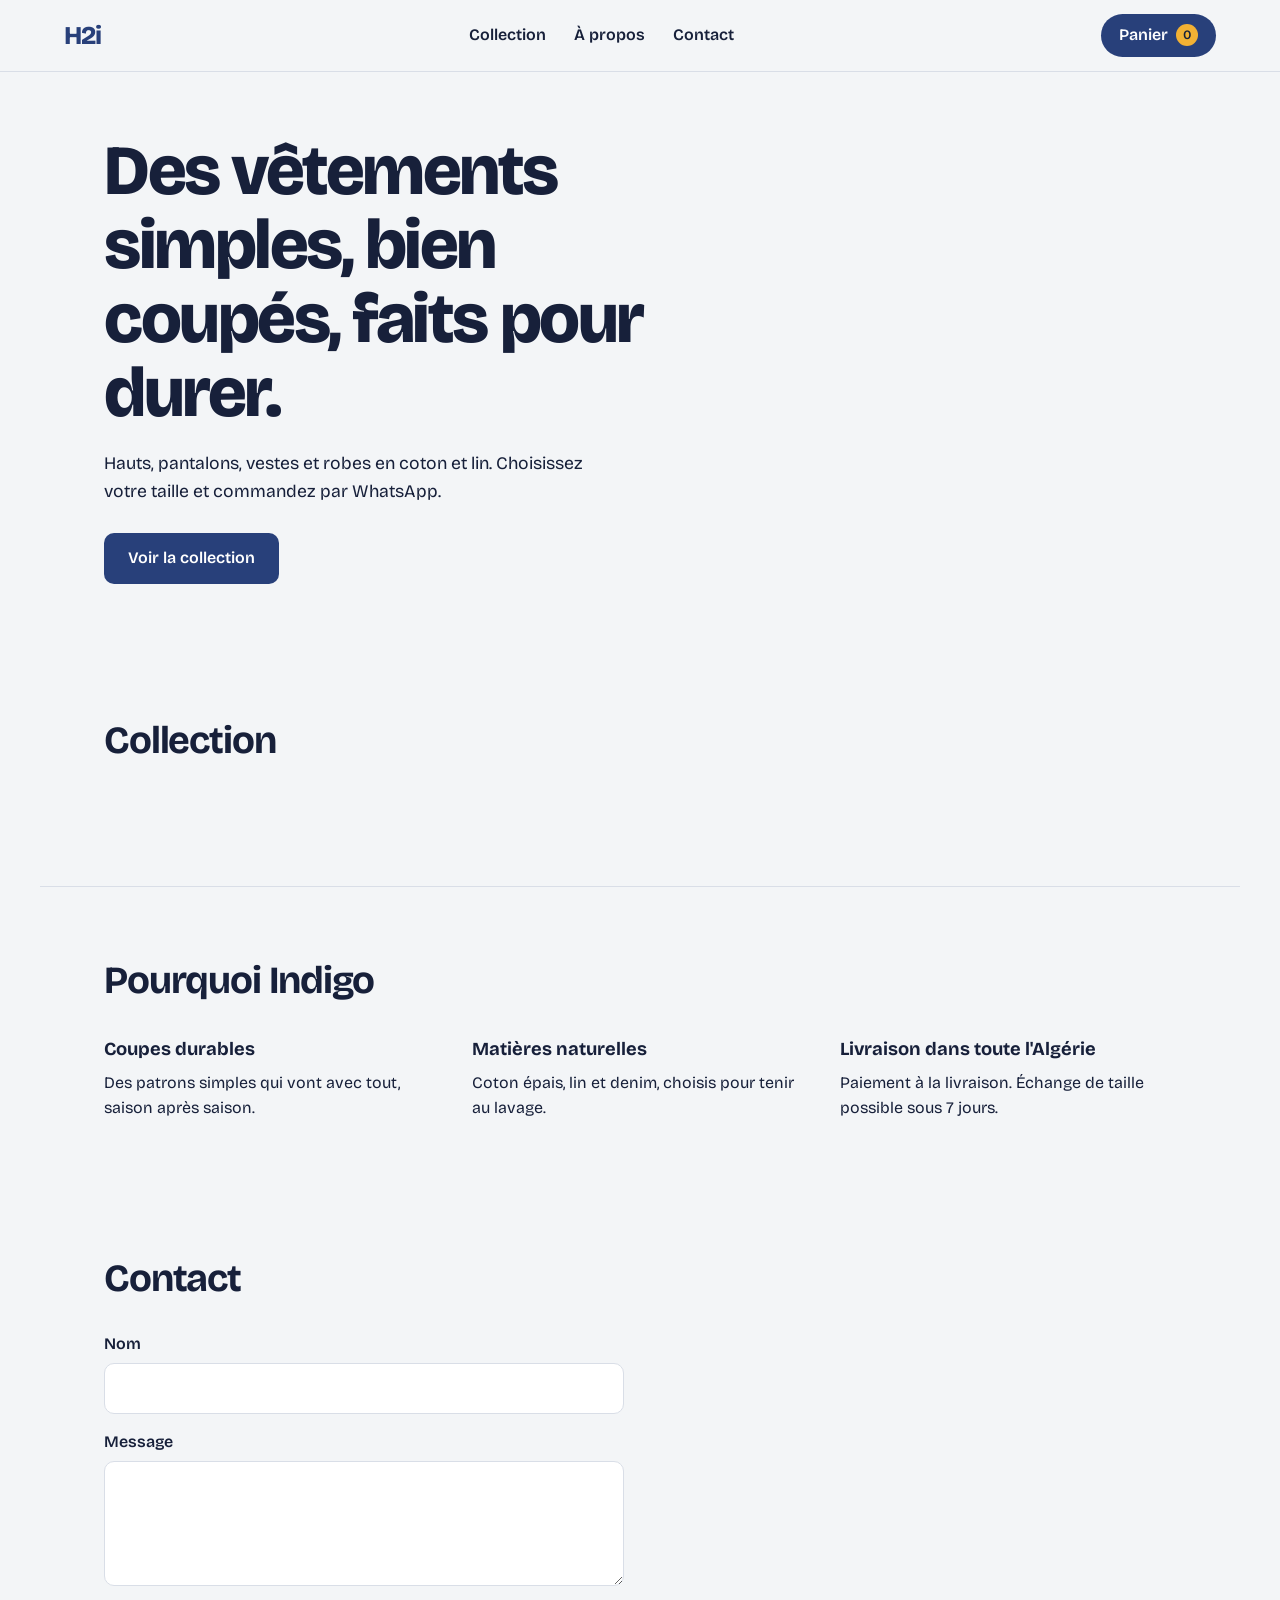
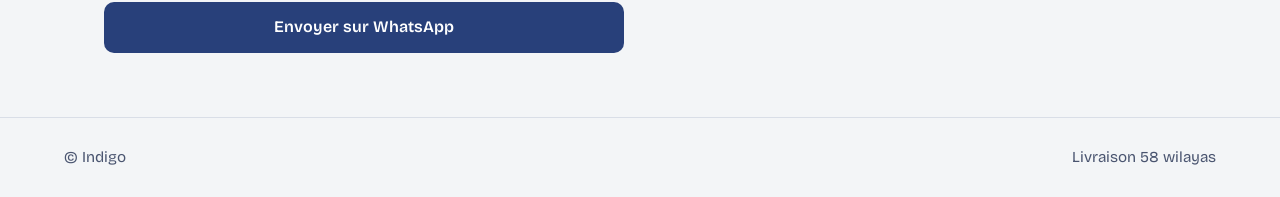
==== index.html @ 40bcbafd "Rename H2i.html to index.html" ====
<!DOCTYPE html>
<html lang="fr">
<head>
<meta charset="UTF-8">
<meta name="viewport" content="width=device-width, initial-scale=1">
<title>Indigo – Boutique de vêtements</title>
<meta name="description" content="Vêtements simples et bien coupés pour homme et femme. Commande par WhatsApp.">
<link rel="preconnect" href="https://fonts.googleapis.com">
<link rel="preconnect" href="https://fonts.gstatic.com" crossorigin>
<link href="https://fonts.googleapis.com/css2?family=Bricolage+Grotesque:wght@400;600;800&display=swap" rel="stylesheet">
<link rel="stylesheet" href="H2i.css">
</head>
<body>

<header class="header">
  <a href="#top" class="logo">H2i</a>
  <nav id="nav" class="nav">
    <a href="#collection">Collection</a>
    <a href="#apropos">À propos</a>
    <a href="#contact">Contact</a>
  </nav>
  <div class="actions">
    <button id="cartBtn" class="cart-btn" aria-label="Ouvrir le panier">Panier <span id="cartCount">0</span></button>
    <button id="menuBtn" class="menu-btn" aria-label="Ouvrir le menu" aria-expanded="false">☰</button>
  </div>
</header>

<main id="top">
  <section class="hero">
    <div class="hero-text">
      <h1>Des vêtements simples, bien coupés, faits pour durer.</h1>
      <p>Hauts, pantalons, vestes et robes en coton et lin. Choisissez votre taille et commandez par WhatsApp.</p>
      <a href="#collection" class="btn">Voir la collection</a>
    </div>
    <div class="hero-art" id="heroArt" aria-hidden="true"></div>
  </section>

  <section id="collection" class="section">
    <h2>Collection</h2>
    <div class="filters" id="filters" role="group" aria-label="Filtrer par catégorie"></div>
    <div class="grid" id="grid"></div>
  </section>

  <section id="apropos" class="section about">
    <h2>Pourquoi Indigo</h2>
    <div class="about-grid">
      <div>
        <h3>Coupes durables</h3>
        <p>Des patrons simples qui vont avec tout, saison après saison.</p>
      </div>
      <div>
        <h3>Matières naturelles</h3>
        <p>Coton épais, lin et denim, choisis pour tenir au lavage.</p>
      </div>
      <div>
        <h3>Livraison dans toute l'Algérie</h3>
        <p>Paiement à la livraison. Échange de taille possible sous 7 jours.</p>
      </div>
    </div>
  </section>

  <section id="contact" class="section">
    <h2>Contact</h2>
    <form id="contactForm" class="contact">
      <label>Nom
        <input type="text" id="cName" required autocomplete="name">
      </label>
      <label>Message
        <textarea id="cMsg" rows="4" required></textarea>
      </label>
      <button type="submit" class="btn">Envoyer sur WhatsApp</button>
    </form>
  </section>
</main>

<footer class="footer">
  <span>© <span id="year"></span> Indigo</span>
  <span>Livraison 58 wilayas</span>
</footer>

<div id="overlay" class="overlay"></div>
<aside id="cart" class="cart" aria-label="Panier" aria-hidden="true">
  <div class="cart-head">
    <h2>Votre panier</h2>
    <button id="closeCart" class="icon-btn" aria-label="Fermer le panier">✕</button>
  </div>
  <div id="cartItems" class="cart-items"></div>
  <div class="cart-foot">
    <div class="total"><span>Total</span><strong id="cartTotal">0 DA</strong></div>
    <button id="checkout" class="btn full">Commander sur WhatsApp</button>
    <button id="clearCart" class="link-btn">Vider le panier</button>
  </div>
</aside>

<div id="toast" class="toast" role="status"></div>

<script src="H2i.js/script>
</body>
</html>
---- H2i.css ----
:root{
  --ink:#17203a;
  --paper:#f3f5f7;
  --white:#fff;
  --indigo:#28407a;
  --sky:#cfd9ee;
  --sun:#f2b134;
  --line:#d9dee7;
  --font:"Bricolage Grotesque",system-ui,-apple-system,"Segoe UI",sans-serif;
}
*{box-sizing:border-box;margin:0;padding:0}
html{scroll-behavior:smooth;scroll-padding-top:72px}
body{font-family:var(--font);background:var(--paper);color:var(--ink);line-height:1.55;font-size:16px}
img,svg{max-width:100%}
a{color:inherit}
:focus-visible{outline:3px solid var(--sun);outline-offset:2px}

/* Header */
.header{position:sticky;top:0;z-index:20;display:flex;align-items:center;justify-content:space-between;gap:16px;padding:14px 5vw;background:var(--paper);border-bottom:1px solid var(--line)}
.logo{font-weight:800;font-size:1.6rem;letter-spacing:-.03em;text-decoration:none;color:var(--indigo)}
.nav{display:flex;gap:28px}
.nav a{text-decoration:none;font-weight:600}
.nav a:hover{color:var(--indigo)}
.actions{display:flex;align-items:center;gap:10px}
.cart-btn{font:inherit;font-weight:600;background:var(--indigo);color:var(--white);border:0;border-radius:999px;padding:9px 18px;cursor:pointer;display:flex;gap:8px;align-items:center}
.cart-btn span{background:var(--sun);color:var(--ink);border-radius:999px;min-width:22px;height:22px;display:grid;place-items:center;font-size:.8rem;padding:0 6px}
.menu-btn{display:none;font-size:1.4rem;background:none;border:0;cursor:pointer;color:var(--ink);padding:4px 8px}

/* Boutons */
.btn{display:inline-block;font:inherit;font-weight:600;background:var(--indigo);color:var(--white);border:0;border-radius:10px;padding:13px 24px;cursor:pointer;text-decoration:none;transition:background .2s}
.btn:hover{background:var(--ink)}
.btn.full{width:100%}
.link-btn{font:inherit;background:none;border:0;color:var(--indigo);text-decoration:underline;cursor:pointer;margin-top:10px;width:100%}
.icon-btn{background:none;border:0;font-size:1.2rem;cursor:pointer;padding:6px 10px;color:var(--ink)}

/* Hero */
.hero{display:grid;grid-template-columns:1.1fr .9fr;gap:40px;align-items:center;padding:7vh 5vw;max-width:1200px;margin:0 auto}
.hero h1{font-size:clamp(2.2rem,5.5vw,4.4rem);line-height:1.05;letter-spacing:-.035em;font-weight:800;margin-bottom:20px}
.hero p{max-width:46ch;font-size:1.1rem;margin-bottom:28px}
.hero-art{display:grid;grid-template-columns:repeat(2,1fr);gap:14px}
.hero-art .tile{aspect-ratio:1;border-radius:18px;display:grid;place-items:center}
.hero-art .tile:nth-child(1){grid-row:span 2;aspect-ratio:auto}
.hero-art svg{width:62%}

/* Sections */
.section{max-width:1200px;margin:0 auto;padding:64px 5vw}
.section h2{font-size:clamp(1.7rem,3.5vw,2.4rem);letter-spacing:-.03em;margin-bottom:24px}

/* Filtres */
.filters{display:flex;flex-wrap:wrap;gap:10px;margin-bottom:28px}
.chip{font:inherit;font-weight:600;background:var(--white);border:1px solid var(--line);border-radius:999px;padding:8px 18px;cursor:pointer;color:var(--ink)}
.chip[aria-pressed="true"]{background:var(--indigo);border-color:var(--indigo);color:var(--white)}

/* Produits */
.grid{display:grid;grid-template-columns:repeat(auto-fill,minmax(230px,1fr));gap:22px}
.card{background:var(--white);border-radius:16px;overflow:hidden;border:1px solid var(--line);display:flex;flex-direction:column}
.card-img{aspect-ratio:4/5;display:grid;place-items:center}
.card-img svg{width:55%}
.card-body{padding:16px;display:flex;flex-direction:column;gap:10px;flex:1}
.card h3{font-size:1.05rem;font-weight:600}
.price{font-weight:800;color:var(--indigo)}
.card-row{display:flex;gap:8px;margin-top:auto}
.card select{font:inherit;padding:9px 8px;border:1px solid var(--line);border-radius:8px;background:var(--white);color:var(--ink)}
.card .btn{flex:1;padding:9px 12px;font-size:.95rem}

/* À propos */
.about{border-top:1px solid var(--line)}
.about-grid{display:grid;grid-template-columns:repeat(3,1fr);gap:32px}
.about h3{font-size:1.15rem;margin-bottom:8px}

/* Contact */
.contact{display:grid;gap:16px;max-width:520px}
.contact label{display:grid;gap:6px;font-weight:600}
.contact input,.contact textarea{font:inherit;padding:12px;border:1px solid var(--line);border-radius:10px;background:var(--white);width:100%}

/* Footer */
.footer{display:flex;justify-content:space-between;flex-wrap:wrap;gap:8px;padding:28px 5vw;border-top:1px solid var(--line);color:#4a5570;font-size:.95rem}

/* Panier */
.overlay{position:fixed;inset:0;background:rgba(23,32,58,.45);opacity:0;pointer-events:none;transition:opacity .25s;z-index:30}
.overlay.open{opacity:1;pointer-events:auto}
.cart{position:fixed;top:0;right:0;height:100%;width:min(420px,100%);background:var(--white);z-index:40;transform:translateX(100%);transition:transform .3s;display:flex;flex-direction:column}
.cart.open{transform:none}
.cart-head{display:flex;justify-content:space-between;align-items:center;padding:18px 20px;border-bottom:1px solid var(--line)}
.cart-head h2{margin:0;font-size:1.3rem}
.cart-items{flex:1;overflow-y:auto;padding:12px 20px}
.empty{padding:30px 0;color:#4a5570}
.item{display:grid;grid-template-columns:56px 1fr auto;gap:12px;align-items:center;padding:12px 0;border-bottom:1px solid var(--line)}
.item-img{width:56px;height:56px;border-radius:10px;display:grid;place-items:center}
.item-img svg{width:60%}
.item h4{font-size:.95rem;font-weight:600}
.item small{color:#4a5570}
.qty{display:flex;align-items:center;gap:6px;margin-top:4px}
.qty button{width:26px;height:26px;border-radius:6px;border:1px solid var(--line);background:var(--white);cursor:pointer;font:inherit}
.rm{background:none;border:0;cursor:pointer;color:#a33;font-size:.85rem}
.cart-foot{padding:18px 20px;border-top:1px solid var(--line)}
.total{display:flex;justify-content:space-between;margin-bottom:14px;font-size:1.1rem}

/* Toast */
.toast{position:fixed;left:50%;bottom:24px;transform:translate(-50%,30px);background:var(--ink);color:var(--white);padding:11px 20px;border-radius:10px;opacity:0;pointer-events:none;transition:.25s;z-index:50;max-width:90vw;text-align:center}
.toast.show{opacity:1;transform:translate(-50%,0)}

/* Mobile */
@media (max-width:860px){
  .hero{grid-template-columns:1fr;padding-top:4vh}
  .about-grid{grid-template-columns:1fr;gap:20px}
}
@media (max-width:700px){
  .menu-btn{display:block}
  .nav{position:absolute;top:100%;left:0;right:0;background:var(--paper);flex-direction:column;gap:0;border-bottom:1px solid var(--line);display:none}
  .nav.open{display:flex}
  .nav a{padding:16px 5vw;border-top:1px solid var(--line)}
  .grid{grid-template-columns:repeat(2,1fr);gap:12px}
  .card-body{padding:12px}
  .card-row{flex-direction:column}
  .card select,.card .btn{width:100%}
  .section{padding:44px 5vw}
}
@media (max-width:380px){
  .grid{grid-template-columns:1fr}
}
@media (prefers-reduced-motion:reduce){
  *{transition:none!important;scroll-behavior:auto!important}
}
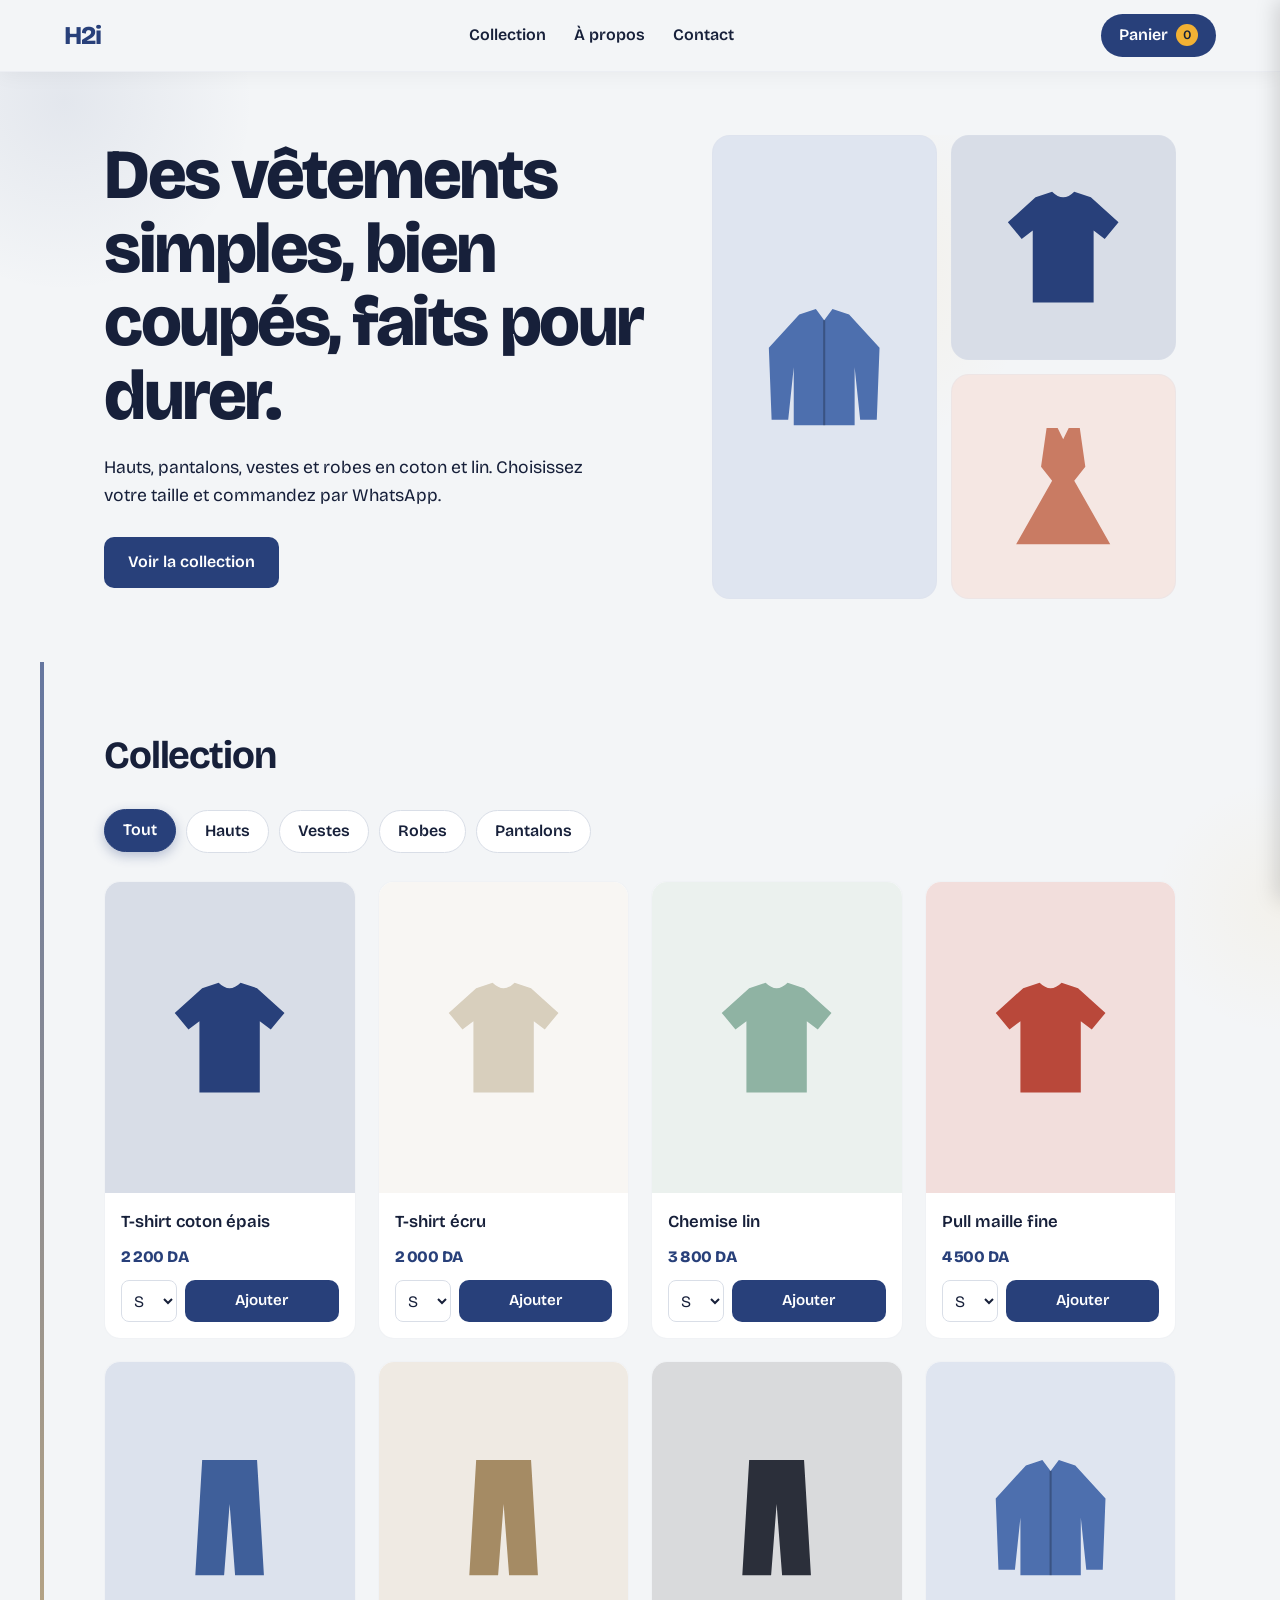
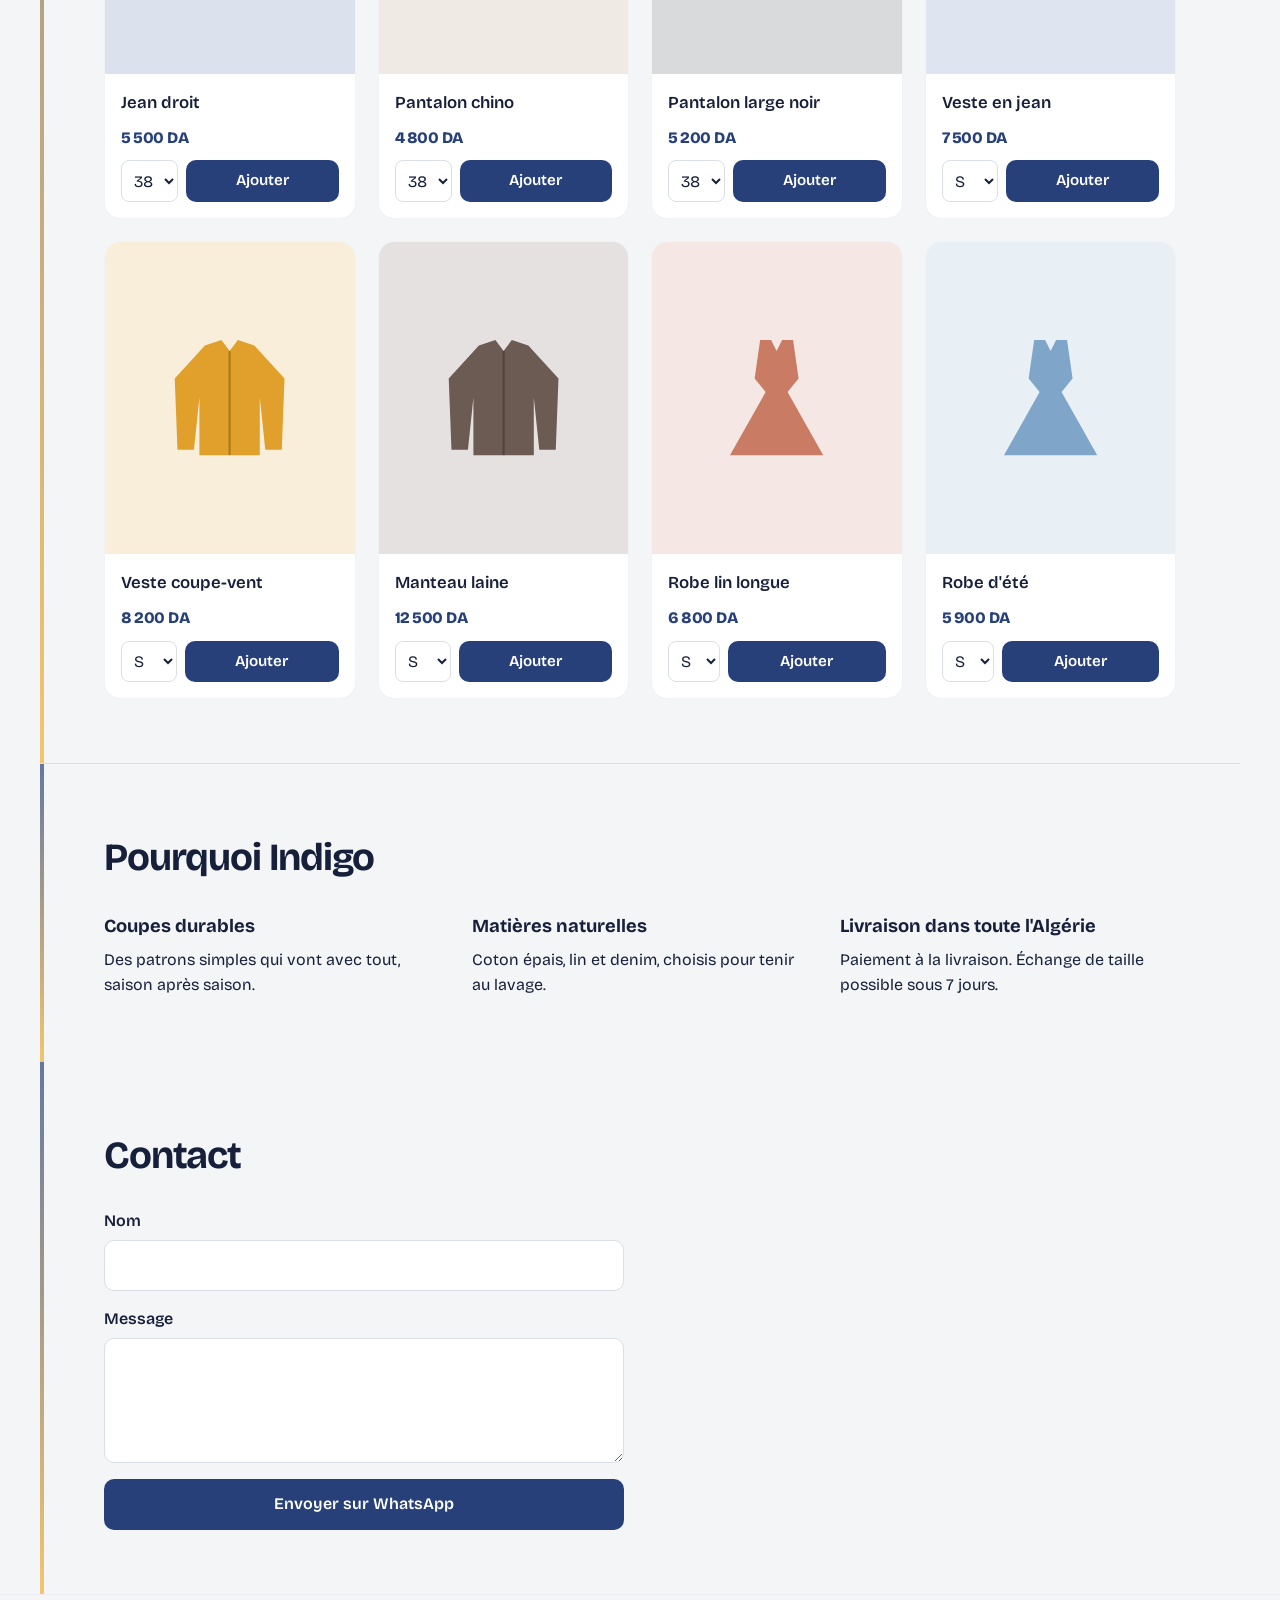
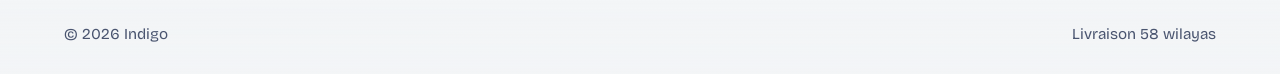
==== commit 1ad9eebe: "Ajout du site de vente de vêtements" ====
--- a/index.html
+++ b/index.html
@@ -1,99 +1,99 @@
-<!DOCTYPE html>
-<html lang="fr">
-<head>
-<meta charset="UTF-8">
-<meta name="viewport" content="width=device-width, initial-scale=1">
-<title>Indigo – Boutique de vêtements</title>
-<meta name="description" content="Vêtements simples et bien coupés pour homme et femme. Commande par WhatsApp.">
-<link rel="preconnect" href="https://fonts.googleapis.com">
-<link rel="preconnect" href="https://fonts.gstatic.com" crossorigin>
-<link href="https://fonts.googleapis.com/css2?family=Bricolage+Grotesque:wght@400;600;800&display=swap" rel="stylesheet">
-<link rel="stylesheet" href="H2i.css">
-</head>
-<body>
-
-<header class="header">
-  <a href="#top" class="logo">H2i</a>
-  <nav id="nav" class="nav">
-    <a href="#collection">Collection</a>
-    <a href="#apropos">À propos</a>
-    <a href="#contact">Contact</a>
-  </nav>
-  <div class="actions">
-    <button id="cartBtn" class="cart-btn" aria-label="Ouvrir le panier">Panier <span id="cartCount">0</span></button>
-    <button id="menuBtn" class="menu-btn" aria-label="Ouvrir le menu" aria-expanded="false">☰</button>
-  </div>
-</header>
-
-<main id="top">
-  <section class="hero">
-    <div class="hero-text">
-      <h1>Des vêtements simples, bien coupés, faits pour durer.</h1>
-      <p>Hauts, pantalons, vestes et robes en coton et lin. Choisissez votre taille et commandez par WhatsApp.</p>
-      <a href="#collection" class="btn">Voir la collection</a>
-    </div>
-    <div class="hero-art" id="heroArt" aria-hidden="true"></div>
-  </section>
-
-  <section id="collection" class="section">
-    <h2>Collection</h2>
-    <div class="filters" id="filters" role="group" aria-label="Filtrer par catégorie"></div>
-    <div class="grid" id="grid"></div>
-  </section>
-
-  <section id="apropos" class="section about">
-    <h2>Pourquoi Indigo</h2>
-    <div class="about-grid">
-      <div>
-        <h3>Coupes durables</h3>
-        <p>Des patrons simples qui vont avec tout, saison après saison.</p>
-      </div>
-      <div>
-        <h3>Matières naturelles</h3>
-        <p>Coton épais, lin et denim, choisis pour tenir au lavage.</p>
-      </div>
-      <div>
-        <h3>Livraison dans toute l'Algérie</h3>
-        <p>Paiement à la livraison. Échange de taille possible sous 7 jours.</p>
-      </div>
-    </div>
-  </section>
-
-  <section id="contact" class="section">
-    <h2>Contact</h2>
-    <form id="contactForm" class="contact">
-      <label>Nom
-        <input type="text" id="cName" required autocomplete="name">
-      </label>
-      <label>Message
-        <textarea id="cMsg" rows="4" required></textarea>
-      </label>
-      <button type="submit" class="btn">Envoyer sur WhatsApp</button>
-    </form>
-  </section>
-</main>
-
-<footer class="footer">
-  <span>© <span id="year"></span> Indigo</span>
-  <span>Livraison 58 wilayas</span>
-</footer>
-
-<div id="overlay" class="overlay"></div>
-<aside id="cart" class="cart" aria-label="Panier" aria-hidden="true">
-  <div class="cart-head">
-    <h2>Votre panier</h2>
-    <button id="closeCart" class="icon-btn" aria-label="Fermer le panier">✕</button>
-  </div>
-  <div id="cartItems" class="cart-items"></div>
-  <div class="cart-foot">
-    <div class="total"><span>Total</span><strong id="cartTotal">0 DA</strong></div>
-    <button id="checkout" class="btn full">Commander sur WhatsApp</button>
-    <button id="clearCart" class="link-btn">Vider le panier</button>
-  </div>
-</aside>
-
-<div id="toast" class="toast" role="status"></div>
-
-<script src="H2i.js/script>
-</body>
-</html>
+<!DOCTYPE html>
+<html lang="fr">
+<head>
+<meta charset="UTF-8">
+<meta name="viewport" content="width=device-width, initial-scale=1">
+<title>Indigo – Boutique de vêtements</title>
+<meta name="description" content="Vêtements simples et bien coupés pour homme et femme. Commande par WhatsApp.">
+<link rel="preconnect" href="https://fonts.googleapis.com">
+<link rel="preconnect" href="https://fonts.gstatic.com" crossorigin>
+<link href="https://fonts.googleapis.com/css2?family=Bricolage+Grotesque:wght@400;600;800&display=swap" rel="stylesheet">
+<link rel="stylesheet" href="style.css">
+</head>
+<body>
+
+<header class="header" id="header">
+  <a href="#top" class="logo">H2i</a>
+  <nav id="nav" class="nav">
+    <a href="#collection">Collection</a>
+    <a href="#apropos">À propos</a>
+    <a href="#contact">Contact</a>
+  </nav>
+  <div class="actions">
+    <button id="cartBtn" class="cart-btn" aria-label="Ouvrir le panier">Panier <span id="cartCount">0</span></button>
+    <button id="menuBtn" class="menu-btn" aria-label="Ouvrir le menu" aria-expanded="false">☰</button>
+  </div>
+</header>
+
+<main id="top">
+  <section class="hero">
+    <div class="hero-text">
+      <h1>Des vêtements simples, bien coupés, faits pour durer.</h1>
+      <p>Hauts, pantalons, vestes et robes en coton et lin. Choisissez votre taille et commandez par WhatsApp.</p>
+      <a href="#collection" class="btn">Voir la collection</a>
+    </div>
+    <div class="hero-art" id="heroArt" aria-hidden="true"></div>
+  </section>
+
+  <section id="collection" class="section">
+    <h2>Collection</h2>
+    <div class="filters" id="filters" role="group" aria-label="Filtrer par catégorie"></div>
+    <div class="grid" id="grid"></div>
+  </section>
+
+  <section id="apropos" class="section about">
+    <h2>Pourquoi Indigo</h2>
+    <div class="about-grid">
+      <div>
+        <h3>Coupes durables</h3>
+        <p>Des patrons simples qui vont avec tout, saison après saison.</p>
+      </div>
+      <div>
+        <h3>Matières naturelles</h3>
+        <p>Coton épais, lin et denim, choisis pour tenir au lavage.</p>
+      </div>
+      <div>
+        <h3>Livraison dans toute l'Algérie</h3>
+        <p>Paiement à la livraison. Échange de taille possible sous 7 jours.</p>
+      </div>
+    </div>
+  </section>
+
+  <section id="contact" class="section">
+    <h2>Contact</h2>
+    <form id="contactForm" class="contact">
+      <label>Nom
+        <input type="text" id="cName" required autocomplete="name">
+      </label>
+      <label>Message
+        <textarea id="cMsg" rows="4" required></textarea>
+      </label>
+      <button type="submit" class="btn">Envoyer sur WhatsApp</button>
+    </form>
+  </section>
+</main>
+
+<footer class="footer">
+  <span>© <span id="year"></span> Indigo</span>
+  <span>Livraison 58 wilayas</span>
+</footer>
+
+<div id="overlay" class="overlay"></div>
+<aside id="cart" class="cart" aria-label="Panier" aria-hidden="true">
+  <div class="cart-head">
+    <h2>Votre panier</h2>
+    <button id="closeCart" class="icon-btn" aria-label="Fermer le panier">✕</button>
+  </div>
+  <div id="cartItems" class="cart-items"></div>
+  <div class="cart-foot">
+    <div class="total"><span>Total</span><strong id="cartTotal">0 DA</strong></div>
+    <button id="checkout" class="btn full">Commander sur WhatsApp</button>
+    <button id="clearCart" class="link-btn">Vider le panier</button>
+  </div>
+</aside>
+
+<div id="toast" class="toast" role="status"></div>
+
+<script src="script.js"></script>
+</body>
+</html>
--- a/style.css
+++ b/style.css
@@ -0,0 +1,637 @@
+:root{
+  --ink:#17203a;
+  --paper:#f3f5f7;
+  --white:#fff;
+  --indigo:#28407a;
+  --sky:#cfd9ee;
+  --sun:#f2b134;
+  --line:#d9dee7;
+  --font:"Bricolage Grotesque",system-ui,-apple-system,"Segoe UI",sans-serif;
+}
+*{box-sizing:border-box;margin:0;padding:0}
+html{scroll-behavior:smooth;scroll-padding-top:72px}
+body{font-family:var(--font);background:var(--paper);color:var(--ink);line-height:1.55;font-size:16px}
+img,svg{max-width:100%}
+a{color:inherit}
+:focus-visible{outline:3px solid var(--sun);outline-offset:2px}
+
+/* Header */
+.header{position:sticky;top:0;z-index:20;display:flex;align-items:center;justify-content:space-between;gap:16px;padding:14px 5vw;background:var(--paper);border-bottom:1px solid var(--line)}
+.logo{font-weight:800;font-size:1.6rem;letter-spacing:-.03em;text-decoration:none;color:var(--indigo)}
+.nav{display:flex;gap:28px}
+.nav a{text-decoration:none;font-weight:600}
+.nav a:hover{color:var(--indigo)}
+.actions{display:flex;align-items:center;gap:10px}
+.cart-btn{font:inherit;font-weight:600;background:var(--indigo);color:var(--white);border:0;border-radius:999px;padding:9px 18px;cursor:pointer;display:flex;gap:8px;align-items:center}
+.cart-btn span{background:var(--sun);color:var(--ink);border-radius:999px;min-width:22px;height:22px;display:grid;place-items:center;font-size:.8rem;padding:0 6px}
+.menu-btn{display:none;font-size:1.4rem;background:none;border:0;cursor:pointer;color:var(--ink);padding:4px 8px}
+
+/* Boutons */
+.btn{display:inline-block;font:inherit;font-weight:600;background:var(--indigo);color:var(--white);border:0;border-radius:10px;padding:13px 24px;cursor:pointer;text-decoration:none;transition:background .2s}
+.btn:hover{background:var(--ink)}
+.btn.full{width:100%}
+.link-btn{font:inherit;background:none;border:0;color:var(--indigo);text-decoration:underline;cursor:pointer;margin-top:10px;width:100%}
+.icon-btn{background:none;border:0;font-size:1.2rem;cursor:pointer;padding:6px 10px;color:var(--ink)}
+
+/* Hero */
+.hero{display:grid;grid-template-columns:1.1fr .9fr;gap:40px;align-items:center;padding:7vh 5vw;max-width:1200px;margin:0 auto}
+.hero h1{font-size:clamp(2.2rem,5.5vw,4.4rem);line-height:1.05;letter-spacing:-.035em;font-weight:800;margin-bottom:20px}
+.hero p{max-width:46ch;font-size:1.1rem;margin-bottom:28px}
+.hero-art{display:grid;grid-template-columns:repeat(2,1fr);gap:14px}
+.hero-art .tile{aspect-ratio:1;border-radius:18px;display:grid;place-items:center}
+.hero-art .tile:nth-child(1){grid-row:span 2;aspect-ratio:auto}
+.hero-art svg{width:62%}
+
+/* Sections */
+.section{max-width:1200px;margin:0 auto;padding:64px 5vw}
+.section h2{font-size:clamp(1.7rem,3.5vw,2.4rem);letter-spacing:-.03em;margin-bottom:24px}
+
+/* Filtres */
+.filters{display:flex;flex-wrap:wrap;gap:10px;margin-bottom:28px}
+.chip{font:inherit;font-weight:600;background:var(--white);border:1px solid var(--line);border-radius:999px;padding:8px 18px;cursor:pointer;color:var(--ink)}
+.chip[aria-pressed="true"]{background:var(--indigo);border-color:var(--indigo);color:var(--white)}
+
+/* Produits */
+.grid{display:grid;grid-template-columns:repeat(auto-fill,minmax(230px,1fr));gap:22px}
+.card{background:var(--white);border-radius:16px;overflow:hidden;border:1px solid var(--line);display:flex;flex-direction:column}
+.card-img{aspect-ratio:4/5;display:grid;place-items:center}
+.card-img svg{width:55%}
+.card-body{padding:16px;display:flex;flex-direction:column;gap:10px;flex:1}
+.card h3{font-size:1.05rem;font-weight:600}
+.price{font-weight:800;color:var(--indigo)}
+.card-row{display:flex;gap:8px;margin-top:auto}
+.card select{font:inherit;padding:9px 8px;border:1px solid var(--line);border-radius:8px;background:var(--white);color:var(--ink)}
+.card .btn{flex:1;padding:9px 12px;font-size:.95rem}
+
+/* À propos */
+.about{border-top:1px solid var(--line)}
+.about-grid{display:grid;grid-template-columns:repeat(3,1fr);gap:32px}
+.about h3{font-size:1.15rem;margin-bottom:8px}
+
+/* Contact */
+.contact{display:grid;gap:16px;max-width:520px}
+.contact label{display:grid;gap:6px;font-weight:600}
+.contact input,.contact textarea{font:inherit;padding:12px;border:1px solid var(--line);border-radius:10px;background:var(--white);width:100%}
+
+/* Footer */
+.footer{display:flex;justify-content:space-between;flex-wrap:wrap;gap:8px;padding:28px 5vw;border-top:1px solid var(--line);color:#4a5570;font-size:.95rem}
+
+/* Panier */
+.overlay{position:fixed;inset:0;background:rgba(23,32,58,.45);opacity:0;pointer-events:none;transition:opacity .25s;z-index:30}
+.overlay.open{opacity:1;pointer-events:auto}
+.cart{position:fixed;top:0;right:0;height:100%;width:min(420px,100%);background:var(--white);z-index:40;transform:translateX(100%);transition:transform .3s;display:flex;flex-direction:column}
+.cart.open{transform:none}
+.cart-head{display:flex;justify-content:space-between;align-items:center;padding:18px 20px;border-bottom:1px solid var(--line)}
+.cart-head h2{margin:0;font-size:1.3rem}
+.cart-items{flex:1;overflow-y:auto;padding:12px 20px}
+.empty{padding:30px 0;color:#4a5570}
+.item{display:grid;grid-template-columns:56px 1fr auto;gap:12px;align-items:center;padding:12px 0;border-bottom:1px solid var(--line)}
+.item-img{width:56px;height:56px;border-radius:10px;display:grid;place-items:center}
+.item-img svg{width:60%}
+.item h4{font-size:.95rem;font-weight:600}
+.item small{color:#4a5570}
+.qty{display:flex;align-items:center;gap:6px;margin-top:4px}
+.qty button{width:26px;height:26px;border-radius:6px;border:1px solid var(--line);background:var(--white);cursor:pointer;font:inherit}
+.rm{background:none;border:0;cursor:pointer;color:#a33;font-size:.85rem}
+.cart-foot{padding:18px 20px;border-top:1px solid var(--line)}
+.total{display:flex;justify-content:space-between;margin-bottom:14px;font-size:1.1rem}
+
+/* Toast */
+.toast{position:fixed;left:50%;bottom:24px;transform:translate(-50%,30px);background:var(--ink);color:var(--white);padding:11px 20px;border-radius:10px;opacity:0;pointer-events:none;transition:.25s;z-index:50;max-width:90vw;text-align:center}
+.toast.show{opacity:1;transform:translate(-50%,0)}
+
+/* Mobile */
+@media (max-width:860px){
+  .hero{grid-template-columns:1fr;padding-top:4vh}
+  .about-grid{grid-template-columns:1fr;gap:20px}
+}
+@media (max-width:700px){
+  .menu-btn{display:block}
+  .nav{position:absolute;top:100%;left:0;right:0;background:var(--paper);flex-direction:column;gap:0;border-bottom:1px solid var(--line);display:none}
+  .nav.open{display:flex}
+  .nav a{padding:16px 5vw;border-top:1px solid var(--line)}
+  .grid{grid-template-columns:repeat(2,1fr);gap:12px}
+  .card-body{padding:12px}
+  .card-row{flex-direction:column}
+  .card select,.card .btn{width:100%}
+  .section{padding:44px 5vw}
+}
+@media (max-width:380px){
+  .grid{grid-template-columns:1fr}
+}
+@media (prefers-reduced-motion:reduce){
+  *{transition:none!important;scroll-behavior:auto!important}
+}
+
+/* Enhanced Effects & Animations */
+
+/* Hero section enhancements */
+.hero-art {
+  position: relative;
+  overflow: hidden;
+}
+
+.hero-art::before {
+  content: '';
+  position: absolute;
+  top: 0;
+  left: 0;
+  width: 100%;
+  height: 100%;
+  background: radial-gradient(circle at 30% 30%, rgba(242, 177, 52, 0.08) 0%, transparent 40%);
+  pointer-events: none;
+  z-index: -1;
+}
+
+.hero-art .tile {
+  transition: transform 0.4s cubic-bezier(0.25, 0.8, 0.25, 1),
+              box-shadow 0.4s ease,
+              background-color 0.3s ease;
+  border: 1px solid rgba(217, 222, 231, 0.3);
+}
+
+.hero-art .tile:hover {
+  transform: translateY(-8px) scale(1.02);
+  box-shadow: 0 12px 24px rgba(23, 32, 58, 0.12);
+  background-color: rgba(255, 255, 255, 0.8);
+}
+
+.hero-art .tile:nth-child(1):hover {
+  transform: translateY(-4px) scale(1.01);
+}
+
+/* Product card enhancements */
+.card {
+  position: relative;
+  overflow: hidden;
+  transition: all 0.4s cubic-bezier(0.25, 0.8, 0.25, 1);
+  border: 1px solid rgba(217, 222, 231, 0.4);
+}
+
+.card:hover {
+  transform: translateY(-6px);
+  box-shadow: 0 16px 32px rgba(23, 32, 58, 0.15);
+  border-color: rgba(40, 64, 122, 0.3);
+}
+
+.card-img {
+  position: relative;
+  transition: all 0.5s ease;
+}
+
+.card-img::after {
+  content: '';
+  position: absolute;
+  top: 0;
+  left: 0;
+  width: 100%;
+  height: 100%;
+  background: linear-gradient(
+    to bottom,
+    transparent 0%,
+    rgba(255, 255, 255, 0.03) 30%,
+    rgba(255, 255, 255, 0.08) 70%,
+    rgba(255, 255, 255, 0.12) 100%
+  );
+  pointer-events: none;
+  opacity: 0;
+  transition: opacity 0.3s ease;
+}
+
+.card:hover .card-img::after {
+  opacity: 1;
+}
+
+.card h3 {
+  transition: color 0.3s ease;
+}
+
+.card:hover h3 {
+  color: var(--indigo);
+  text-shadow: 0 1px 2px rgba(40, 64, 122, 0.2);
+}
+
+.price {
+  position: relative;
+  font-family: var(--font);
+  letter-spacing: -0.5px;
+}
+
+.price::before {
+  content: '';
+  position: absolute;
+  left: -6px;
+  top: 50%;
+  transform: translateY(-50%);
+  width: 3px;
+  height: 18px;
+  background: var(--sun);
+  opacity: 0;
+  transition: opacity 0.3s ease, left 0.3s ease;
+}
+
+.card:hover .price::before {
+  opacity: 1;
+  left: -4px;
+}
+
+/* Button enhancements */
+.btn {
+  position: relative;
+  overflow: hidden;
+  transition: all 0.3s ease;
+  border: none;
+  background: var(--indigo);
+  color: var(--white);
+  font-weight: 600;
+  cursor: pointer;
+}
+
+.btn::before {
+  content: '';
+  position: absolute;
+  top: 0;
+  left: -100%;
+  width: 100%;
+  height: 100%;
+  background: linear-gradient(
+    90deg,
+    transparent,
+    rgba(255, 255, 255, 0.2),
+    transparent
+  );
+  transition: all 0.6s ease;
+}
+
+.btn:hover::before {
+  left: 100%;
+}
+
+.btn:active {
+  transform: scale(0.97);
+}
+
+.btn.full,
+.link-btn,
+.icon-btn {
+  transition: all 0.3s ease;
+}
+
+.btn.full:hover,
+.link-btn:hover,
+.icon-btn:hover {
+  transform: translateY(-2px);
+}
+
+/* Filter chip enhancements */
+.chip {
+  position: relative;
+  transition: all 0.3s ease;
+  border: 1px solid var(--line);
+  background: var(--white);
+  color: var(--ink);
+  font-weight: 600;
+  cursor: pointer;
+}
+
+.chip:hover {
+  transform: translateY(-2px);
+  box-shadow: 0 4px 12px rgba(23, 32, 58, 0.1);
+  border-color: rgba(40, 64, 122, 0.4);
+}
+
+.chip[aria-pressed="true"] {
+  background: var(--indigo);
+  border-color: var(--indigo);
+  color: var(--white);
+  transform: translateY(-1px);
+  box-shadow: 0 4px 12px rgba(40, 64, 122, 0.3);
+}
+
+.chip[aria-pressed="true"]:hover {
+  background: var(--ink);
+  border-color: var(--ink);
+}
+
+/* Section entrance animations */
+.section {
+  opacity: 0;
+  transform: translateY(30px);
+  transition: opacity 0.6s ease, transform 0.6s ease;
+}
+
+.section.visible {
+  opacity: 1;
+  transform: translateY(0);
+}
+
+/* Header enhancements */
+.header {
+  background: var(--paper);
+  backdrop-filter: blur(8px);
+  border-bottom: 1px solid rgba(217, 222, 231, 0.3);
+  box-shadow: 0 2px 20px rgba(0, 0, 0, 0.05);
+  transition: all 0.4s ease;
+}
+
+.header.scrolled {
+  background: rgba(243, 245, 247, 0.95);
+  box-shadow: 0 4px 20px rgba(0, 0, 0, 0.1);
+}
+
+.logo {
+  position: relative;
+  display: inline-block;
+  transition: all 0.3s ease;
+}
+
+.logo:hover {
+  transform: scale(1.05) rotate(-2deg);
+  text-shadow: 0 2px 4px rgba(40, 64, 122, 0.3);
+}
+
+.nav a {
+  position: relative;
+  transition: all 0.3s ease;
+}
+
+.nav a::after {
+  content: '';
+  position: absolute;
+  bottom: -4px;
+  left: 0;
+  width: 0;
+  height: 2px;
+  background: var(--sun);
+  transition: width 0.3s ease;
+}
+
+.nav a:hover::after {
+  width: 100%;
+}
+
+.nav a:hover {
+  color: var(--indigo);
+}
+
+/* Cart enhancements */
+.cart {
+  box-shadow: -4px 0 20px rgba(0, 0, 0, 0.15);
+  border-left: 1px solid rgba(217, 222, 231, 0.3);
+  background: var(--white);
+  backdrop-filter: blur(4px);
+}
+
+.cart.open {
+  transform: translateX(0);
+  box-shadow: -4px 0 30px rgba(0, 0, 0, 0.2);
+}
+
+.cart-head {
+  border-bottom: 1px solid rgba(217, 222, 231, 0.2);
+  background: linear-gradient(to right, var(--white) 0%, rgba(243, 245, 247, 0.8) 100%);
+}
+
+.cart-items {
+  scrollbar-width: thin;
+  scrollbar-color: var(--line) var(--white);
+}
+
+.cart-items::-webkit-scrollbar {
+  width: 6px;
+}
+
+.cart-items::-webkit-scrollbar-track {
+  background: var(--white);
+}
+
+.cart-items::-webkit-scrollbar-thumb {
+  background-color: var(--line);
+  border-radius: 3px;
+}
+
+.item {
+  transition: all 0.3s ease;
+  border-bottom: 1px solid rgba(217, 222, 231, 0.2);
+}
+
+.item:hover {
+  transform: translateX(4px);
+  background-color: rgba(243, 245, 247, 0.5);
+}
+
+.qty button {
+  transition: all 0.2s ease;
+  border: 1px solid var(--line);
+}
+
+.qty button:hover {
+  background: var(--indigo);
+  color: var(--white);
+  border-color: var(--indigo);
+}
+
+.rm {
+  transition: all 0.2s ease;
+  color: #a33;
+  font-size: 0.85rem;
+}
+
+.rm:hover {
+  color: #c41e3a;
+  transform: scale(1.1);
+}
+
+/* Toast enhancements */
+.toast {
+  backdrop-filter: blur(8px);
+  background: rgba(23, 32, 58, 0.92);
+  border: 1px solid rgba(40, 64, 122, 0.3);
+  box-shadow: 0 8px 24px rgba(0, 0, 0, 0.15);
+  transition: all 0.3s ease;
+}
+
+.toast.show {
+  transform: translate(-50%, 0);
+  box-shadow: 0 12px 28px rgba(0, 0, 0, 0.2);
+}
+
+/* Footer enhancements */
+.footer {
+  position: relative;
+  overflow: hidden;
+  border-top: 1px solid rgba(217, 222, 231, 0.3);
+  background: linear-gradient(to bottom, var(--paper) 0%, rgba(243, 245, 247, 0.8) 100%);
+}
+
+.footer::before {
+  content: '';
+  position: absolute;
+  top: -50%;
+  left: 0;
+  width: 100%;
+  height: 100%;
+  background: radial-gradient(
+    circle at 20% 80%,
+    rgba(40, 64, 122, 0.03) 0%,
+    transparent 40%
+  );
+  pointer-events: none;
+  z-index: -1;
+}
+
+.footer span {
+  display: inline-block;
+  transition: all 0.3s ease;
+}
+
+.footer span:hover {
+  transform: translateY(-2px);
+  color: var(--indigo);
+}
+
+/* Contact form enhancements */
+.contact input,
+.contact textarea {
+  transition: all 0.3s ease;
+  border: 1px solid var(--line);
+  background: var(--white);
+  color: var(--ink);
+  font-family: var(--font);
+}
+
+.contact input:focus,
+.contact textarea:focus {
+  outline: none;
+  border-color: var(--indigo);
+  box-shadow: 0 0 0 3px rgba(40, 64, 122, 0.15);
+  transform: translateY(-1px);
+}
+
+.contact label {
+  transition: all 0.2s ease;
+}
+
+.contact label:hover {
+  color: var(--indigo);
+}
+
+.contact button {
+  position: relative;
+  overflow: hidden;
+  transition: all 0.3s ease;
+}
+
+.contact button:hover {
+  background: var(--ink);
+  transform: translateY(-2px);
+}
+
+.contact button:active {
+  transform: scale(0.97);
+}
+
+/* Decorative floating elements */
+.hero::before,
+.hero::after {
+  content: '';
+  position: absolute;
+  border-radius: 50%;
+  pointer-events: none;
+  z-index: -2;
+}
+
+.hero::before {
+  top: -10%;
+  left: -10%;
+  width: 30vw;
+  height: 30vw;
+  background: radial-gradient(
+    circle at center,
+    rgba(40, 64, 122, 0.08) 0%,
+    transparent 70%
+  );
+  animation: float 6s ease-in-out infinite;
+}
+
+.hero::after {
+  bottom: -15%;
+  right: -10%;
+  width: 20vw;
+  height: 20vw;
+  background: radial-gradient(
+    circle at center,
+    rgba(242, 177, 52, 0.06) 0%,
+    transparent 70%
+  );
+  animation: float 8s ease-in-out infinite 2s;
+}
+
+@keyframes float {
+  0%, 100% {
+    transform: translateY(0px) rotate(0deg);
+  }
+  50% {
+    transform: translateY(-20px) rotate(10deg);
+  }
+}
+
+/* Section divider enhancements */
+.section::before {
+  content: '';
+  position: absolute;
+  top: 0;
+  left: 0;
+  width: 4px;
+  height: 100%;
+  background: linear-gradient(to bottom, var(--indigo) 0%, var(--sun) 100%);
+  opacity: 0;
+  transition: opacity 0.5s ease;
+}
+
+.section.visible::before {
+  opacity: 0.7;
+}
+
+/* Loading skeleton effect */
+.loading {
+  position: relative;
+  overflow: hidden;
+}
+
+.loading::after {
+  content: '';
+  position: absolute;
+  top: 0;
+  left: -100%;
+  width: 100%;
+  height: 100%;
+  background: linear-gradient(
+    90deg,
+    transparent,
+    rgba(255, 255, 255, 0.2),
+    transparent
+  );
+  animation: loading 1.5s infinite;
+}
+
+@keyframes loading {
+  0% {
+    left: -100%;
+  }
+  100% {
+    left: 100%;
+  }
+}
+
+/* Responsive adjustments for animations */
+@media (max-width: 768px) {
+  .hero::before,
+  .hero::after {
+    display: none;
+  }
+
+  .section::before {
+    width: 2px;
+  }
+}
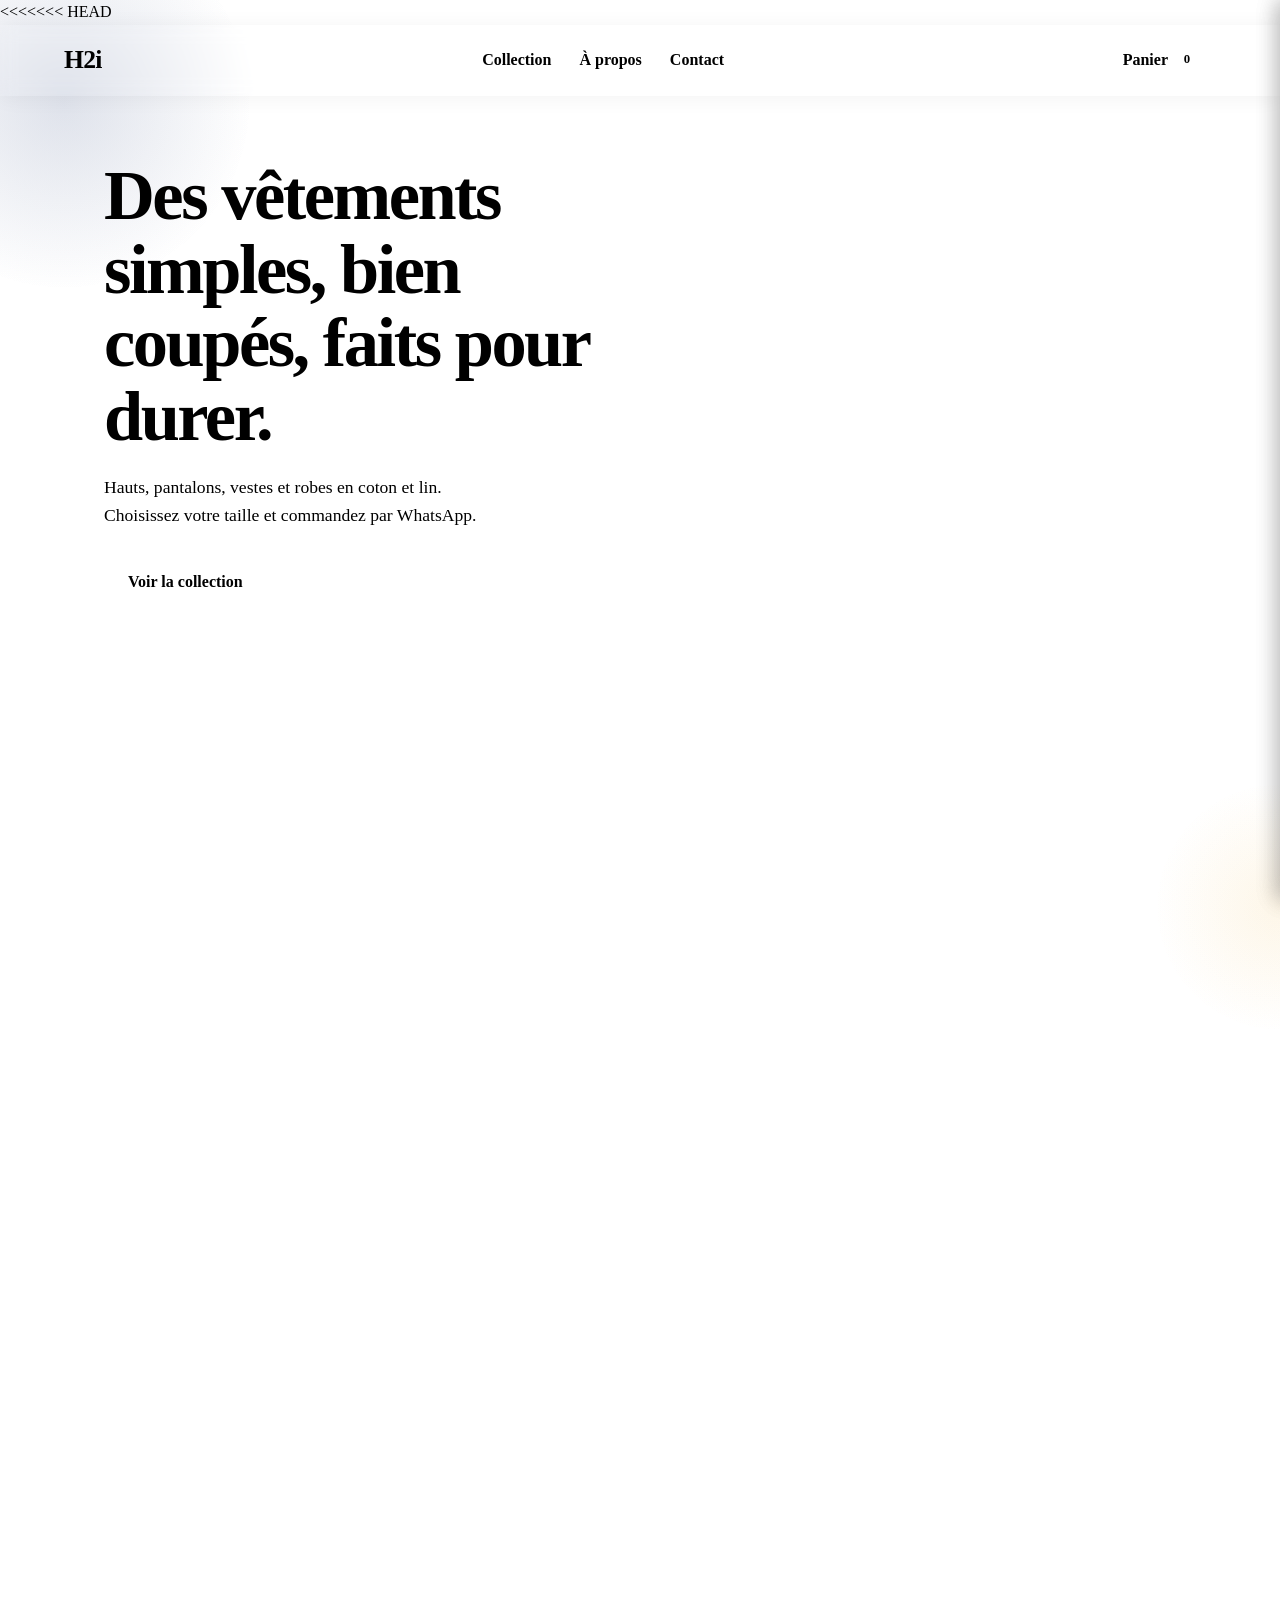
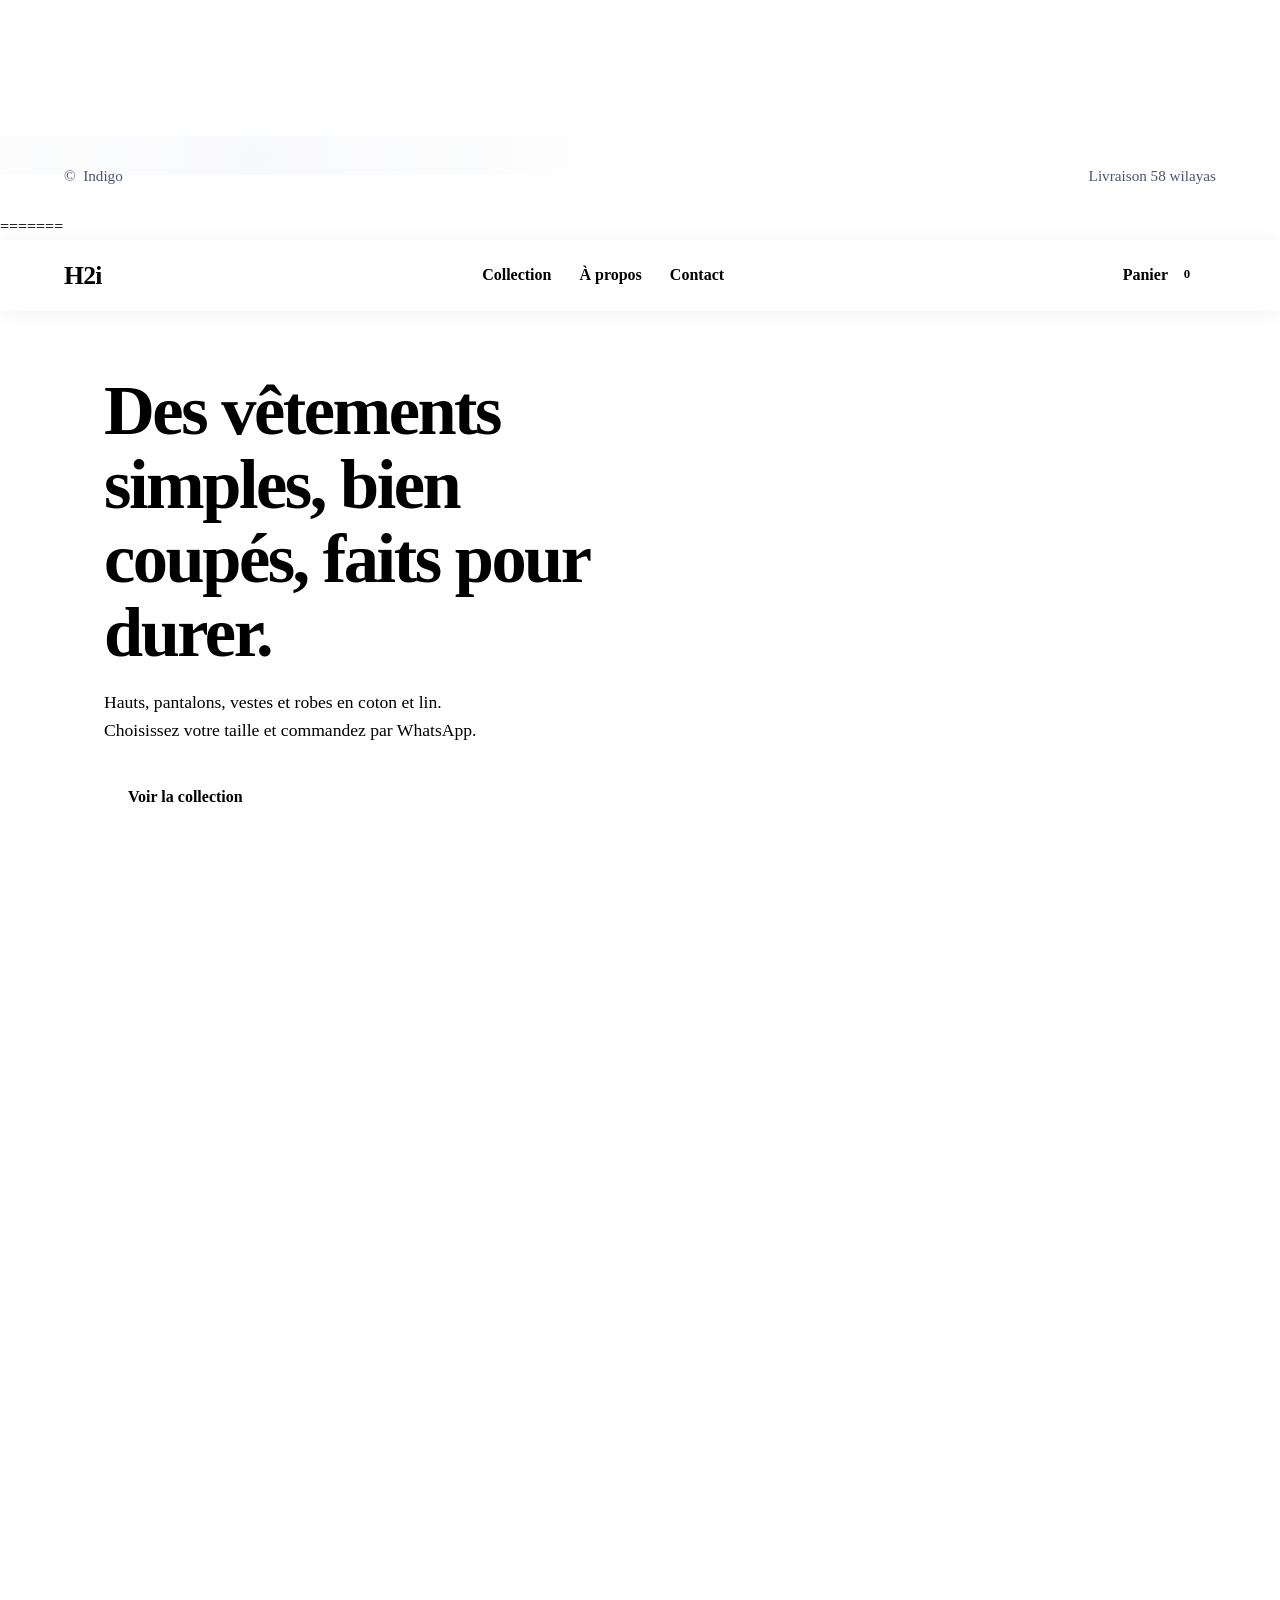
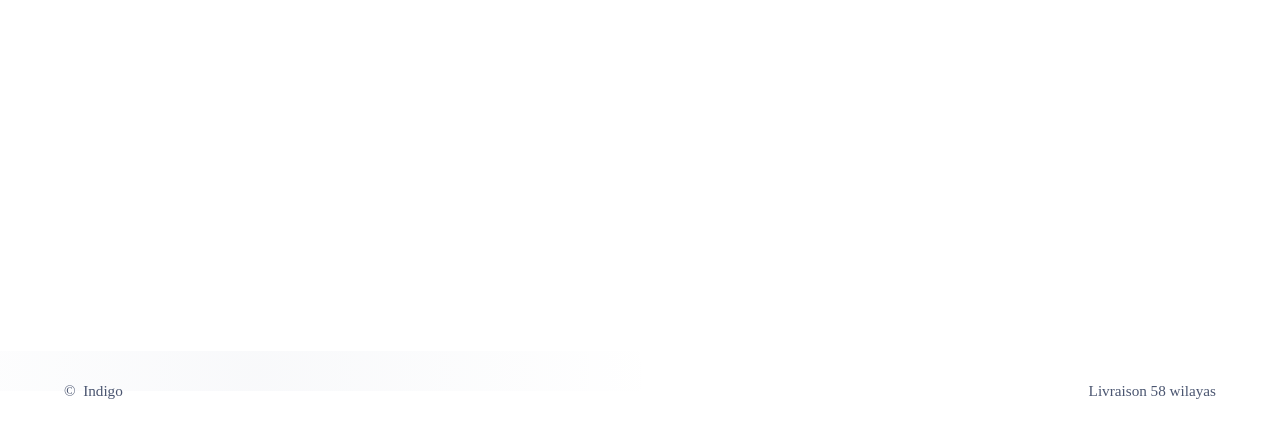
==== commit e81d991e: "Ajout du site de vente de vêtements" ====
--- a/index.html
+++ b/index.html
@@ -1,3 +1,4 @@
+<<<<<<< HEAD
 <!DOCTYPE html>
 <html lang="fr">
 <head>
@@ -96,4 +97,105 @@
 
 <script src="script.js"></script>
 </body>
-</html>+</html>
+=======
+<!DOCTYPE html>
+<html lang="fr">
+<head>
+<meta charset="UTF-8">
+<meta name="viewport" content="width=device-width, initial-scale=1">
+<title>Indigo – Boutique de vêtements</title>
+<meta name="description" content="Vêtements simples et bien coupés pour homme et femme. Commande par WhatsApp.">
+<link rel="preconnect" href="https://fonts.googleapis.com">
+<link rel="preconnect" href="https://fonts.gstatic.com" crossorigin>
+<link href="https://fonts.googleapis.com/css2?family=Bricolage+Grotesque:wght@400;600;800&display=swap" rel="stylesheet">
+<link rel="stylesheet" href="style.css">
+</head>
+<body>
+
+<header class="header">
+  <a href="#top" class="logo">H2i</a>
+  <nav id="nav" class="nav">
+    <a href="#collection">Collection</a>
+    <a href="#apropos">À propos</a>
+    <a href="#contact">Contact</a>
+  </nav>
+  <div class="actions">
+    <button id="cartBtn" class="cart-btn" aria-label="Ouvrir le panier">Panier <span id="cartCount">0</span></button>
+    <button id="menuBtn" class="menu-btn" aria-label="Ouvrir le menu" aria-expanded="false">☰</button>
+  </div>
+</header>
+
+<main id="top">
+  <section class="hero">
+    <div class="hero-text">
+      <h1>Des vêtements simples, bien coupés, faits pour durer.</h1>
+      <p>Hauts, pantalons, vestes et robes en coton et lin. Choisissez votre taille et commandez par WhatsApp.</p>
+      <a href="#collection" class="btn">Voir la collection</a>
+    </div>
+    <div class="hero-art" id="heroArt" aria-hidden="true"></div>
+  </section>
+
+  <section id="collection" class="section">
+    <h2>Collection</h2>
+    <div class="filters" id="filters" role="group" aria-label="Filtrer par catégorie"></div>
+    <div class="grid" id="grid"></div>
+  </section>
+
+  <section id="apropos" class="section about">
+    <h2>Pourquoi Indigo</h2>
+    <div class="about-grid">
+      <div>
+        <h3>Coupes durables</h3>
+        <p>Des patrons simples qui vont avec tout, saison après saison.</p>
+      </div>
+      <div>
+        <h3>Matières naturelles</h3>
+        <p>Coton épais, lin et denim, choisis pour tenir au lavage.</p>
+      </div>
+      <div>
+        <h3>Livraison dans toute l'Algérie</h3>
+        <p>Paiement à la livraison. Échange de taille possible sous 7 jours.</p>
+      </div>
+    </div>
+  </section>
+
+  <section id="contact" class="section">
+    <h2>Contact</h2>
+    <form id="contactForm" class="contact">
+      <label>Nom
+        <input type="text" id="cName" required autocomplete="name">
+      </label>
+      <label>Message
+        <textarea id="cMsg" rows="4" required></textarea>
+      </label>
+      <button type="submit" class="btn">Envoyer sur WhatsApp</button>
+    </form>
+  </section>
+</main>
+
+<footer class="footer">
+  <span>© <span id="year"></span> Indigo</span>
+  <span>Livraison 58 wilayas</span>
+</footer>
+
+<div id="overlay" class="overlay"></div>
+<aside id="cart" class="cart" aria-label="Panier" aria-hidden="true">
+  <div class="cart-head">
+    <h2>Votre panier</h2>
+    <button id="closeCart" class="icon-btn" aria-label="Fermer le panier">✕</button>
+  </div>
+  <div id="cartItems" class="cart-items"></div>
+  <div class="cart-foot">
+    <div class="total"><span>Total</span><strong id="cartTotal">0 DA</strong></div>
+    <button id="checkout" class="btn full">Commander sur WhatsApp</button>
+    <button id="clearCart" class="link-btn">Vider le panier</button>
+  </div>
+</aside>
+
+<div id="toast" class="toast" role="status"></div>
+
+<script src="script.js/script>
+</body>
+</html>
+>>>>>>> 25582820ee8aaccb2e5b98595a81467216231234
--- a/style.css
+++ b/style.css
@@ -1,3 +1,4 @@
+<<<<<<< HEAD
 :root{
   --ink:#17203a;
   --paper:#f3f5f7;
@@ -634,4 +635,130 @@
   .section::before {
     width: 2px;
   }
-}+}
+=======
+:root{
+  --ink:#17203a;
+  --paper:#f3f5f7;
+  --white:#fff;
+  --indigo:#28407a;
+  --sky:#cfd9ee;
+  --sun:#f2b134;
+  --line:#d9dee7;
+  --font:"Bricolage Grotesque",system-ui,-apple-system,"Segoe UI",sans-serif;
+}
+*{box-sizing:border-box;margin:0;padding:0}
+html{scroll-behavior:smooth;scroll-padding-top:72px}
+body{font-family:var(--font);background:var(--paper);color:var(--ink);line-height:1.55;font-size:16px}
+img,svg{max-width:100%}
+a{color:inherit}
+:focus-visible{outline:3px solid var(--sun);outline-offset:2px}
+
+/* Header */
+.header{position:sticky;top:0;z-index:20;display:flex;align-items:center;justify-content:space-between;gap:16px;padding:14px 5vw;background:var(--paper);border-bottom:1px solid var(--line)}
+.logo{font-weight:800;font-size:1.6rem;letter-spacing:-.03em;text-decoration:none;color:var(--indigo)}
+.nav{display:flex;gap:28px}
+.nav a{text-decoration:none;font-weight:600}
+.nav a:hover{color:var(--indigo)}
+.actions{display:flex;align-items:center;gap:10px}
+.cart-btn{font:inherit;font-weight:600;background:var(--indigo);color:var(--white);border:0;border-radius:999px;padding:9px 18px;cursor:pointer;display:flex;gap:8px;align-items:center}
+.cart-btn span{background:var(--sun);color:var(--ink);border-radius:999px;min-width:22px;height:22px;display:grid;place-items:center;font-size:.8rem;padding:0 6px}
+.menu-btn{display:none;font-size:1.4rem;background:none;border:0;cursor:pointer;color:var(--ink);padding:4px 8px}
+
+/* Boutons */
+.btn{display:inline-block;font:inherit;font-weight:600;background:var(--indigo);color:var(--white);border:0;border-radius:10px;padding:13px 24px;cursor:pointer;text-decoration:none;transition:background .2s}
+.btn:hover{background:var(--ink)}
+.btn.full{width:100%}
+.link-btn{font:inherit;background:none;border:0;color:var(--indigo);text-decoration:underline;cursor:pointer;margin-top:10px;width:100%}
+.icon-btn{background:none;border:0;font-size:1.2rem;cursor:pointer;padding:6px 10px;color:var(--ink)}
+
+/* Hero */
+.hero{display:grid;grid-template-columns:1.1fr .9fr;gap:40px;align-items:center;padding:7vh 5vw;max-width:1200px;margin:0 auto}
+.hero h1{font-size:clamp(2.2rem,5.5vw,4.4rem);line-height:1.05;letter-spacing:-.035em;font-weight:800;margin-bottom:20px}
+.hero p{max-width:46ch;font-size:1.1rem;margin-bottom:28px}
+.hero-art{display:grid;grid-template-columns:repeat(2,1fr);gap:14px}
+.hero-art .tile{aspect-ratio:1;border-radius:18px;display:grid;place-items:center}
+.hero-art .tile:nth-child(1){grid-row:span 2;aspect-ratio:auto}
+.hero-art svg{width:62%}
+
+/* Sections */
+.section{max-width:1200px;margin:0 auto;padding:64px 5vw}
+.section h2{font-size:clamp(1.7rem,3.5vw,2.4rem);letter-spacing:-.03em;margin-bottom:24px}
+
+/* Filtres */
+.filters{display:flex;flex-wrap:wrap;gap:10px;margin-bottom:28px}
+.chip{font:inherit;font-weight:600;background:var(--white);border:1px solid var(--line);border-radius:999px;padding:8px 18px;cursor:pointer;color:var(--ink)}
+.chip[aria-pressed="true"]{background:var(--indigo);border-color:var(--indigo);color:var(--white)}
+
+/* Produits */
+.grid{display:grid;grid-template-columns:repeat(auto-fill,minmax(230px,1fr));gap:22px}
+.card{background:var(--white);border-radius:16px;overflow:hidden;border:1px solid var(--line);display:flex;flex-direction:column}
+.card-img{aspect-ratio:4/5;display:grid;place-items:center}
+.card-img svg{width:55%}
+.card-body{padding:16px;display:flex;flex-direction:column;gap:10px;flex:1}
+.card h3{font-size:1.05rem;font-weight:600}
+.price{font-weight:800;color:var(--indigo)}
+.card-row{display:flex;gap:8px;margin-top:auto}
+.card select{font:inherit;padding:9px 8px;border:1px solid var(--line);border-radius:8px;background:var(--white);color:var(--ink)}
+.card .btn{flex:1;padding:9px 12px;font-size:.95rem}
+
+/* À propos */
+.about{border-top:1px solid var(--line)}
+.about-grid{display:grid;grid-template-columns:repeat(3,1fr);gap:32px}
+.about h3{font-size:1.15rem;margin-bottom:8px}
+
+/* Contact */
+.contact{display:grid;gap:16px;max-width:520px}
+.contact label{display:grid;gap:6px;font-weight:600}
+.contact input,.contact textarea{font:inherit;padding:12px;border:1px solid var(--line);border-radius:10px;background:var(--white);width:100%}
+
+/* Footer */
+.footer{display:flex;justify-content:space-between;flex-wrap:wrap;gap:8px;padding:28px 5vw;border-top:1px solid var(--line);color:#4a5570;font-size:.95rem}
+
+/* Panier */
+.overlay{position:fixed;inset:0;background:rgba(23,32,58,.45);opacity:0;pointer-events:none;transition:opacity .25s;z-index:30}
+.overlay.open{opacity:1;pointer-events:auto}
+.cart{position:fixed;top:0;right:0;height:100%;width:min(420px,100%);background:var(--white);z-index:40;transform:translateX(100%);transition:transform .3s;display:flex;flex-direction:column}
+.cart.open{transform:none}
+.cart-head{display:flex;justify-content:space-between;align-items:center;padding:18px 20px;border-bottom:1px solid var(--line)}
+.cart-head h2{margin:0;font-size:1.3rem}
+.cart-items{flex:1;overflow-y:auto;padding:12px 20px}
+.empty{padding:30px 0;color:#4a5570}
+.item{display:grid;grid-template-columns:56px 1fr auto;gap:12px;align-items:center;padding:12px 0;border-bottom:1px solid var(--line)}
+.item-img{width:56px;height:56px;border-radius:10px;display:grid;place-items:center}
+.item-img svg{width:60%}
+.item h4{font-size:.95rem;font-weight:600}
+.item small{color:#4a5570}
+.qty{display:flex;align-items:center;gap:6px;margin-top:4px}
+.qty button{width:26px;height:26px;border-radius:6px;border:1px solid var(--line);background:var(--white);cursor:pointer;font:inherit}
+.rm{background:none;border:0;cursor:pointer;color:#a33;font-size:.85rem}
+.cart-foot{padding:18px 20px;border-top:1px solid var(--line)}
+.total{display:flex;justify-content:space-between;margin-bottom:14px;font-size:1.1rem}
+
+/* Toast */
+.toast{position:fixed;left:50%;bottom:24px;transform:translate(-50%,30px);background:var(--ink);color:var(--white);padding:11px 20px;border-radius:10px;opacity:0;pointer-events:none;transition:.25s;z-index:50;max-width:90vw;text-align:center}
+.toast.show{opacity:1;transform:translate(-50%,0)}
+
+/* Mobile */
+@media (max-width:860px){
+  .hero{grid-template-columns:1fr;padding-top:4vh}
+  .about-grid{grid-template-columns:1fr;gap:20px}
+}
+@media (max-width:700px){
+  .menu-btn{display:block}
+  .nav{position:absolute;top:100%;left:0;right:0;background:var(--paper);flex-direction:column;gap:0;border-bottom:1px solid var(--line);display:none}
+  .nav.open{display:flex}
+  .nav a{padding:16px 5vw;border-top:1px solid var(--line)}
+  .grid{grid-template-columns:repeat(2,1fr);gap:12px}
+  .card-body{padding:12px}
+  .card-row{flex-direction:column}
+  .card select,.card .btn{width:100%}
+  .section{padding:44px 5vw}
+}
+@media (max-width:380px){
+  .grid{grid-template-columns:1fr}
+}
+@media (prefers-reduced-motion:reduce){
+  *{transition:none!important;scroll-behavior:auto!important}
+}
+>>>>>>> 25582820ee8aaccb2e5b98595a81467216231234
--- a/style.css
+++ b/style.css
@@ -1,3 +1,4 @@
+<<<<<<< HEAD
 :root{
   --ink:#17203a;
   --paper:#f3f5f7;
@@ -634,4 +635,130 @@
   .section::before {
     width: 2px;
   }
-}+}
+=======
+:root{
+  --ink:#17203a;
+  --paper:#f3f5f7;
+  --white:#fff;
+  --indigo:#28407a;
+  --sky:#cfd9ee;
+  --sun:#f2b134;
+  --line:#d9dee7;
+  --font:"Bricolage Grotesque",system-ui,-apple-system,"Segoe UI",sans-serif;
+}
+*{box-sizing:border-box;margin:0;padding:0}
+html{scroll-behavior:smooth;scroll-padding-top:72px}
+body{font-family:var(--font);background:var(--paper);color:var(--ink);line-height:1.55;font-size:16px}
+img,svg{max-width:100%}
+a{color:inherit}
+:focus-visible{outline:3px solid var(--sun);outline-offset:2px}
+
+/* Header */
+.header{position:sticky;top:0;z-index:20;display:flex;align-items:center;justify-content:space-between;gap:16px;padding:14px 5vw;background:var(--paper);border-bottom:1px solid var(--line)}
+.logo{font-weight:800;font-size:1.6rem;letter-spacing:-.03em;text-decoration:none;color:var(--indigo)}
+.nav{display:flex;gap:28px}
+.nav a{text-decoration:none;font-weight:600}
+.nav a:hover{color:var(--indigo)}
+.actions{display:flex;align-items:center;gap:10px}
+.cart-btn{font:inherit;font-weight:600;background:var(--indigo);color:var(--white);border:0;border-radius:999px;padding:9px 18px;cursor:pointer;display:flex;gap:8px;align-items:center}
+.cart-btn span{background:var(--sun);color:var(--ink);border-radius:999px;min-width:22px;height:22px;display:grid;place-items:center;font-size:.8rem;padding:0 6px}
+.menu-btn{display:none;font-size:1.4rem;background:none;border:0;cursor:pointer;color:var(--ink);padding:4px 8px}
+
+/* Boutons */
+.btn{display:inline-block;font:inherit;font-weight:600;background:var(--indigo);color:var(--white);border:0;border-radius:10px;padding:13px 24px;cursor:pointer;text-decoration:none;transition:background .2s}
+.btn:hover{background:var(--ink)}
+.btn.full{width:100%}
+.link-btn{font:inherit;background:none;border:0;color:var(--indigo);text-decoration:underline;cursor:pointer;margin-top:10px;width:100%}
+.icon-btn{background:none;border:0;font-size:1.2rem;cursor:pointer;padding:6px 10px;color:var(--ink)}
+
+/* Hero */
+.hero{display:grid;grid-template-columns:1.1fr .9fr;gap:40px;align-items:center;padding:7vh 5vw;max-width:1200px;margin:0 auto}
+.hero h1{font-size:clamp(2.2rem,5.5vw,4.4rem);line-height:1.05;letter-spacing:-.035em;font-weight:800;margin-bottom:20px}
+.hero p{max-width:46ch;font-size:1.1rem;margin-bottom:28px}
+.hero-art{display:grid;grid-template-columns:repeat(2,1fr);gap:14px}
+.hero-art .tile{aspect-ratio:1;border-radius:18px;display:grid;place-items:center}
+.hero-art .tile:nth-child(1){grid-row:span 2;aspect-ratio:auto}
+.hero-art svg{width:62%}
+
+/* Sections */
+.section{max-width:1200px;margin:0 auto;padding:64px 5vw}
+.section h2{font-size:clamp(1.7rem,3.5vw,2.4rem);letter-spacing:-.03em;margin-bottom:24px}
+
+/* Filtres */
+.filters{display:flex;flex-wrap:wrap;gap:10px;margin-bottom:28px}
+.chip{font:inherit;font-weight:600;background:var(--white);border:1px solid var(--line);border-radius:999px;padding:8px 18px;cursor:pointer;color:var(--ink)}
+.chip[aria-pressed="true"]{background:var(--indigo);border-color:var(--indigo);color:var(--white)}
+
+/* Produits */
+.grid{display:grid;grid-template-columns:repeat(auto-fill,minmax(230px,1fr));gap:22px}
+.card{background:var(--white);border-radius:16px;overflow:hidden;border:1px solid var(--line);display:flex;flex-direction:column}
+.card-img{aspect-ratio:4/5;display:grid;place-items:center}
+.card-img svg{width:55%}
+.card-body{padding:16px;display:flex;flex-direction:column;gap:10px;flex:1}
+.card h3{font-size:1.05rem;font-weight:600}
+.price{font-weight:800;color:var(--indigo)}
+.card-row{display:flex;gap:8px;margin-top:auto}
+.card select{font:inherit;padding:9px 8px;border:1px solid var(--line);border-radius:8px;background:var(--white);color:var(--ink)}
+.card .btn{flex:1;padding:9px 12px;font-size:.95rem}
+
+/* À propos */
+.about{border-top:1px solid var(--line)}
+.about-grid{display:grid;grid-template-columns:repeat(3,1fr);gap:32px}
+.about h3{font-size:1.15rem;margin-bottom:8px}
+
+/* Contact */
+.contact{display:grid;gap:16px;max-width:520px}
+.contact label{display:grid;gap:6px;font-weight:600}
+.contact input,.contact textarea{font:inherit;padding:12px;border:1px solid var(--line);border-radius:10px;background:var(--white);width:100%}
+
+/* Footer */
+.footer{display:flex;justify-content:space-between;flex-wrap:wrap;gap:8px;padding:28px 5vw;border-top:1px solid var(--line);color:#4a5570;font-size:.95rem}
+
+/* Panier */
+.overlay{position:fixed;inset:0;background:rgba(23,32,58,.45);opacity:0;pointer-events:none;transition:opacity .25s;z-index:30}
+.overlay.open{opacity:1;pointer-events:auto}
+.cart{position:fixed;top:0;right:0;height:100%;width:min(420px,100%);background:var(--white);z-index:40;transform:translateX(100%);transition:transform .3s;display:flex;flex-direction:column}
+.cart.open{transform:none}
+.cart-head{display:flex;justify-content:space-between;align-items:center;padding:18px 20px;border-bottom:1px solid var(--line)}
+.cart-head h2{margin:0;font-size:1.3rem}
+.cart-items{flex:1;overflow-y:auto;padding:12px 20px}
+.empty{padding:30px 0;color:#4a5570}
+.item{display:grid;grid-template-columns:56px 1fr auto;gap:12px;align-items:center;padding:12px 0;border-bottom:1px solid var(--line)}
+.item-img{width:56px;height:56px;border-radius:10px;display:grid;place-items:center}
+.item-img svg{width:60%}
+.item h4{font-size:.95rem;font-weight:600}
+.item small{color:#4a5570}
+.qty{display:flex;align-items:center;gap:6px;margin-top:4px}
+.qty button{width:26px;height:26px;border-radius:6px;border:1px solid var(--line);background:var(--white);cursor:pointer;font:inherit}
+.rm{background:none;border:0;cursor:pointer;color:#a33;font-size:.85rem}
+.cart-foot{padding:18px 20px;border-top:1px solid var(--line)}
+.total{display:flex;justify-content:space-between;margin-bottom:14px;font-size:1.1rem}
+
+/* Toast */
+.toast{position:fixed;left:50%;bottom:24px;transform:translate(-50%,30px);background:var(--ink);color:var(--white);padding:11px 20px;border-radius:10px;opacity:0;pointer-events:none;transition:.25s;z-index:50;max-width:90vw;text-align:center}
+.toast.show{opacity:1;transform:translate(-50%,0)}
+
+/* Mobile */
+@media (max-width:860px){
+  .hero{grid-template-columns:1fr;padding-top:4vh}
+  .about-grid{grid-template-columns:1fr;gap:20px}
+}
+@media (max-width:700px){
+  .menu-btn{display:block}
+  .nav{position:absolute;top:100%;left:0;right:0;background:var(--paper);flex-direction:column;gap:0;border-bottom:1px solid var(--line);display:none}
+  .nav.open{display:flex}
+  .nav a{padding:16px 5vw;border-top:1px solid var(--line)}
+  .grid{grid-template-columns:repeat(2,1fr);gap:12px}
+  .card-body{padding:12px}
+  .card-row{flex-direction:column}
+  .card select,.card .btn{width:100%}
+  .section{padding:44px 5vw}
+}
+@media (max-width:380px){
+  .grid{grid-template-columns:1fr}
+}
+@media (prefers-reduced-motion:reduce){
+  *{transition:none!important;scroll-behavior:auto!important}
+}
+>>>>>>> 25582820ee8aaccb2e5b98595a81467216231234
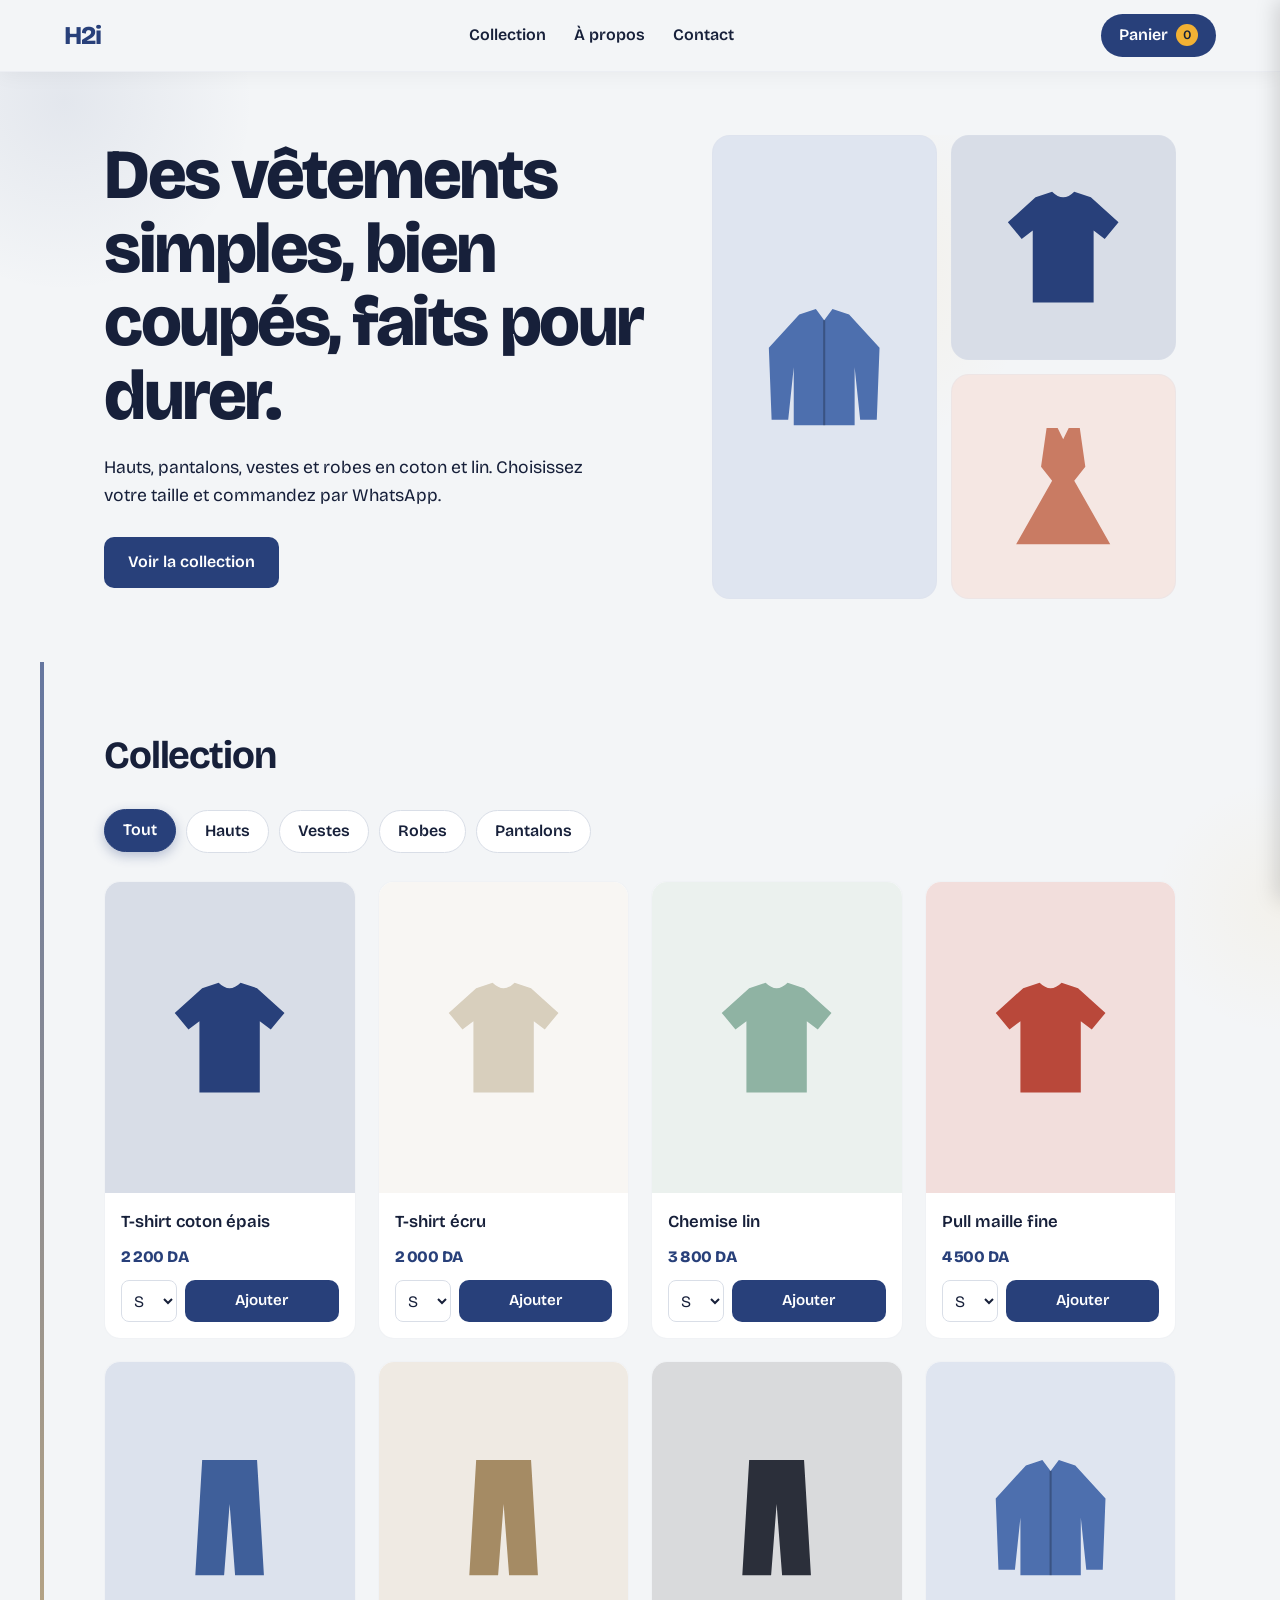
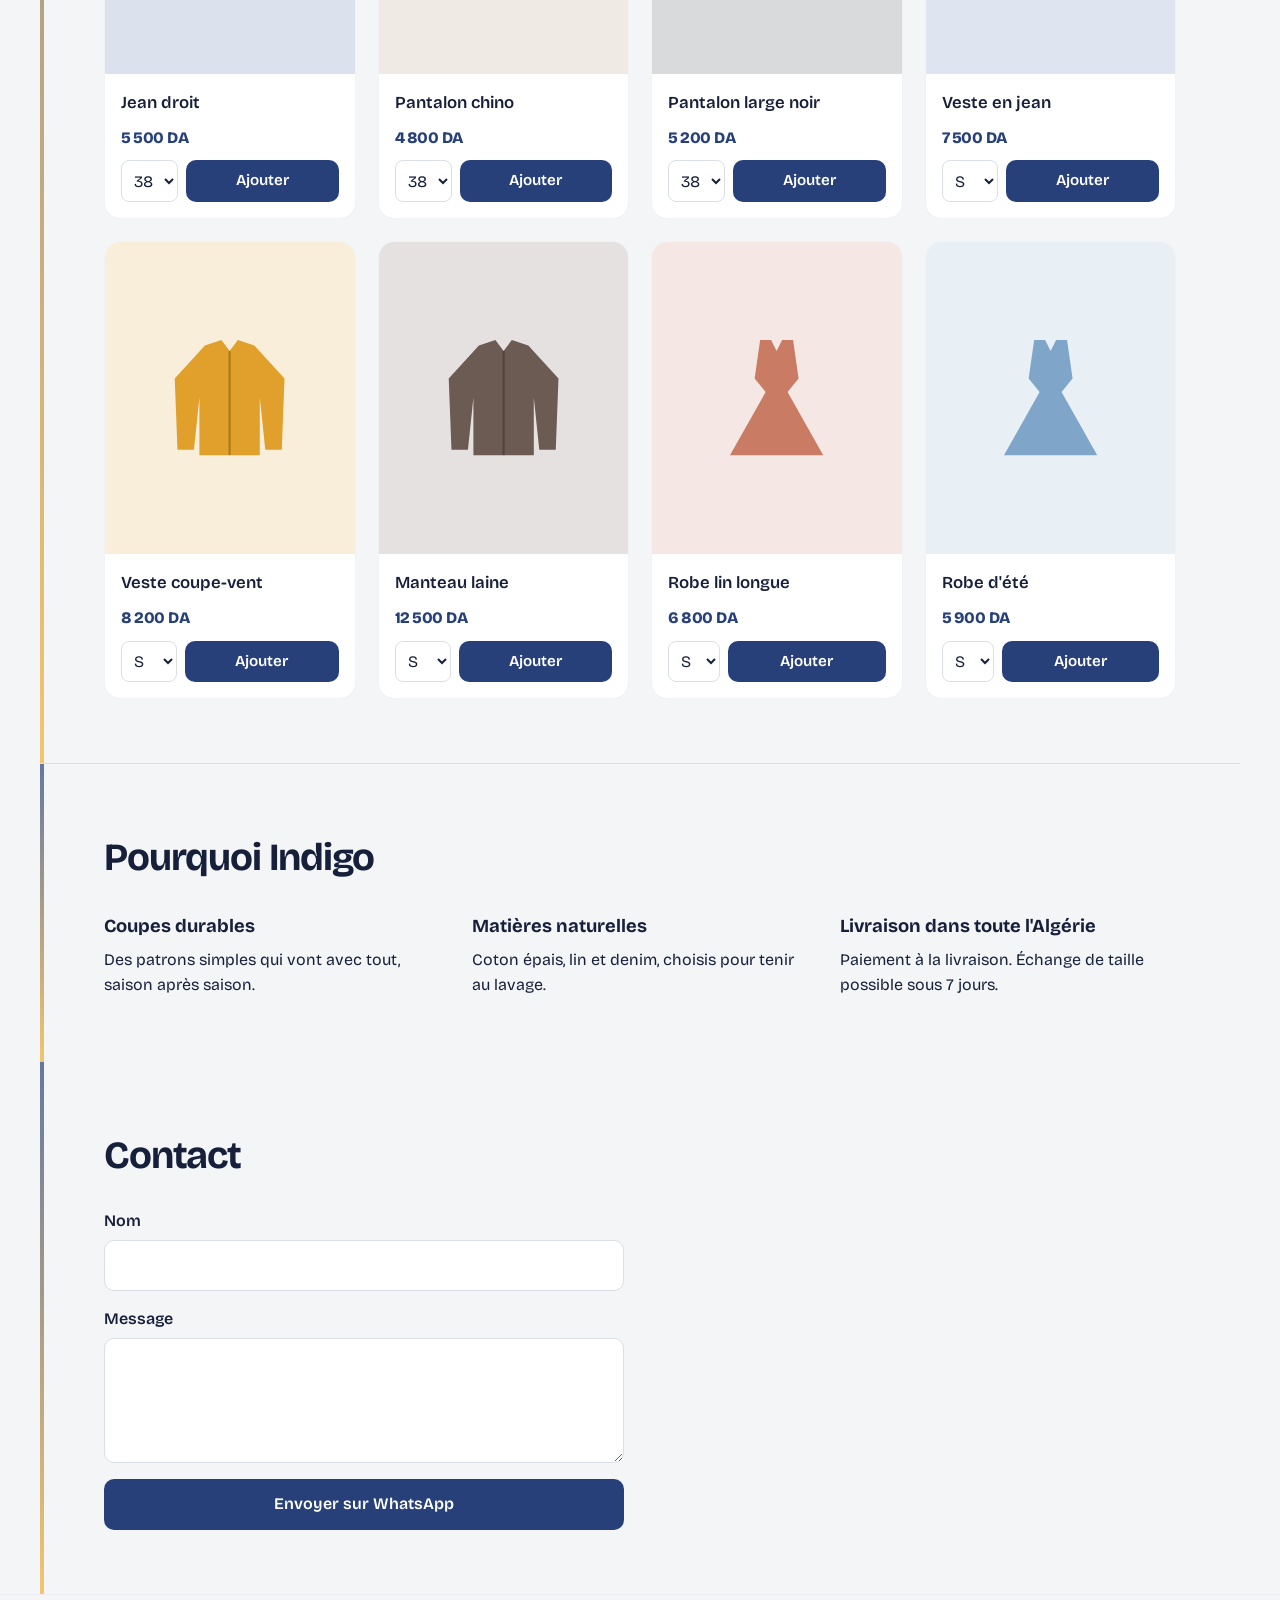
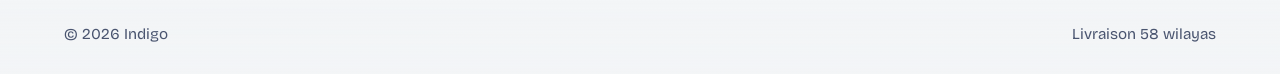
==== commit 179c975b: "Ajout du site de vente de vêtements" ====
--- a/index.html
+++ b/index.html
@@ -1,4 +1,3 @@
-<<<<<<< HEAD
 <!DOCTYPE html>
 <html lang="fr">
 <head>
@@ -97,105 +96,4 @@
 
 <script src="script.js"></script>
 </body>
-</html>
-=======
-<!DOCTYPE html>
-<html lang="fr">
-<head>
-<meta charset="UTF-8">
-<meta name="viewport" content="width=device-width, initial-scale=1">
-<title>Indigo – Boutique de vêtements</title>
-<meta name="description" content="Vêtements simples et bien coupés pour homme et femme. Commande par WhatsApp.">
-<link rel="preconnect" href="https://fonts.googleapis.com">
-<link rel="preconnect" href="https://fonts.gstatic.com" crossorigin>
-<link href="https://fonts.googleapis.com/css2?family=Bricolage+Grotesque:wght@400;600;800&display=swap" rel="stylesheet">
-<link rel="stylesheet" href="style.css">
-</head>
-<body>
-
-<header class="header">
-  <a href="#top" class="logo">H2i</a>
-  <nav id="nav" class="nav">
-    <a href="#collection">Collection</a>
-    <a href="#apropos">À propos</a>
-    <a href="#contact">Contact</a>
-  </nav>
-  <div class="actions">
-    <button id="cartBtn" class="cart-btn" aria-label="Ouvrir le panier">Panier <span id="cartCount">0</span></button>
-    <button id="menuBtn" class="menu-btn" aria-label="Ouvrir le menu" aria-expanded="false">☰</button>
-  </div>
-</header>
-
-<main id="top">
-  <section class="hero">
-    <div class="hero-text">
-      <h1>Des vêtements simples, bien coupés, faits pour durer.</h1>
-      <p>Hauts, pantalons, vestes et robes en coton et lin. Choisissez votre taille et commandez par WhatsApp.</p>
-      <a href="#collection" class="btn">Voir la collection</a>
-    </div>
-    <div class="hero-art" id="heroArt" aria-hidden="true"></div>
-  </section>
-
-  <section id="collection" class="section">
-    <h2>Collection</h2>
-    <div class="filters" id="filters" role="group" aria-label="Filtrer par catégorie"></div>
-    <div class="grid" id="grid"></div>
-  </section>
-
-  <section id="apropos" class="section about">
-    <h2>Pourquoi Indigo</h2>
-    <div class="about-grid">
-      <div>
-        <h3>Coupes durables</h3>
-        <p>Des patrons simples qui vont avec tout, saison après saison.</p>
-      </div>
-      <div>
-        <h3>Matières naturelles</h3>
-        <p>Coton épais, lin et denim, choisis pour tenir au lavage.</p>
-      </div>
-      <div>
-        <h3>Livraison dans toute l'Algérie</h3>
-        <p>Paiement à la livraison. Échange de taille possible sous 7 jours.</p>
-      </div>
-    </div>
-  </section>
-
-  <section id="contact" class="section">
-    <h2>Contact</h2>
-    <form id="contactForm" class="contact">
-      <label>Nom
-        <input type="text" id="cName" required autocomplete="name">
-      </label>
-      <label>Message
-        <textarea id="cMsg" rows="4" required></textarea>
-      </label>
-      <button type="submit" class="btn">Envoyer sur WhatsApp</button>
-    </form>
-  </section>
-</main>
-
-<footer class="footer">
-  <span>© <span id="year"></span> Indigo</span>
-  <span>Livraison 58 wilayas</span>
-</footer>
-
-<div id="overlay" class="overlay"></div>
-<aside id="cart" class="cart" aria-label="Panier" aria-hidden="true">
-  <div class="cart-head">
-    <h2>Votre panier</h2>
-    <button id="closeCart" class="icon-btn" aria-label="Fermer le panier">✕</button>
-  </div>
-  <div id="cartItems" class="cart-items"></div>
-  <div class="cart-foot">
-    <div class="total"><span>Total</span><strong id="cartTotal">0 DA</strong></div>
-    <button id="checkout" class="btn full">Commander sur WhatsApp</button>
-    <button id="clearCart" class="link-btn">Vider le panier</button>
-  </div>
-</aside>
-
-<div id="toast" class="toast" role="status"></div>
-
-<script src="script.js/script>
-</body>
-</html>
->>>>>>> 25582820ee8aaccb2e5b98595a81467216231234
+</html>
--- a/style.css
+++ b/style.css
@@ -1,4 +1,3 @@
-<<<<<<< HEAD
 :root{
   --ink:#17203a;
   --paper:#f3f5f7;
@@ -635,130 +634,4 @@
   .section::before {
     width: 2px;
   }
-}
-=======
-:root{
-  --ink:#17203a;
-  --paper:#f3f5f7;
-  --white:#fff;
-  --indigo:#28407a;
-  --sky:#cfd9ee;
-  --sun:#f2b134;
-  --line:#d9dee7;
-  --font:"Bricolage Grotesque",system-ui,-apple-system,"Segoe UI",sans-serif;
-}
-*{box-sizing:border-box;margin:0;padding:0}
-html{scroll-behavior:smooth;scroll-padding-top:72px}
-body{font-family:var(--font);background:var(--paper);color:var(--ink);line-height:1.55;font-size:16px}
-img,svg{max-width:100%}
-a{color:inherit}
-:focus-visible{outline:3px solid var(--sun);outline-offset:2px}
-
-/* Header */
-.header{position:sticky;top:0;z-index:20;display:flex;align-items:center;justify-content:space-between;gap:16px;padding:14px 5vw;background:var(--paper);border-bottom:1px solid var(--line)}
-.logo{font-weight:800;font-size:1.6rem;letter-spacing:-.03em;text-decoration:none;color:var(--indigo)}
-.nav{display:flex;gap:28px}
-.nav a{text-decoration:none;font-weight:600}
-.nav a:hover{color:var(--indigo)}
-.actions{display:flex;align-items:center;gap:10px}
-.cart-btn{font:inherit;font-weight:600;background:var(--indigo);color:var(--white);border:0;border-radius:999px;padding:9px 18px;cursor:pointer;display:flex;gap:8px;align-items:center}
-.cart-btn span{background:var(--sun);color:var(--ink);border-radius:999px;min-width:22px;height:22px;display:grid;place-items:center;font-size:.8rem;padding:0 6px}
-.menu-btn{display:none;font-size:1.4rem;background:none;border:0;cursor:pointer;color:var(--ink);padding:4px 8px}
-
-/* Boutons */
-.btn{display:inline-block;font:inherit;font-weight:600;background:var(--indigo);color:var(--white);border:0;border-radius:10px;padding:13px 24px;cursor:pointer;text-decoration:none;transition:background .2s}
-.btn:hover{background:var(--ink)}
-.btn.full{width:100%}
-.link-btn{font:inherit;background:none;border:0;color:var(--indigo);text-decoration:underline;cursor:pointer;margin-top:10px;width:100%}
-.icon-btn{background:none;border:0;font-size:1.2rem;cursor:pointer;padding:6px 10px;color:var(--ink)}
-
-/* Hero */
-.hero{display:grid;grid-template-columns:1.1fr .9fr;gap:40px;align-items:center;padding:7vh 5vw;max-width:1200px;margin:0 auto}
-.hero h1{font-size:clamp(2.2rem,5.5vw,4.4rem);line-height:1.05;letter-spacing:-.035em;font-weight:800;margin-bottom:20px}
-.hero p{max-width:46ch;font-size:1.1rem;margin-bottom:28px}
-.hero-art{display:grid;grid-template-columns:repeat(2,1fr);gap:14px}
-.hero-art .tile{aspect-ratio:1;border-radius:18px;display:grid;place-items:center}
-.hero-art .tile:nth-child(1){grid-row:span 2;aspect-ratio:auto}
-.hero-art svg{width:62%}
-
-/* Sections */
-.section{max-width:1200px;margin:0 auto;padding:64px 5vw}
-.section h2{font-size:clamp(1.7rem,3.5vw,2.4rem);letter-spacing:-.03em;margin-bottom:24px}
-
-/* Filtres */
-.filters{display:flex;flex-wrap:wrap;gap:10px;margin-bottom:28px}
-.chip{font:inherit;font-weight:600;background:var(--white);border:1px solid var(--line);border-radius:999px;padding:8px 18px;cursor:pointer;color:var(--ink)}
-.chip[aria-pressed="true"]{background:var(--indigo);border-color:var(--indigo);color:var(--white)}
-
-/* Produits */
-.grid{display:grid;grid-template-columns:repeat(auto-fill,minmax(230px,1fr));gap:22px}
-.card{background:var(--white);border-radius:16px;overflow:hidden;border:1px solid var(--line);display:flex;flex-direction:column}
-.card-img{aspect-ratio:4/5;display:grid;place-items:center}
-.card-img svg{width:55%}
-.card-body{padding:16px;display:flex;flex-direction:column;gap:10px;flex:1}
-.card h3{font-size:1.05rem;font-weight:600}
-.price{font-weight:800;color:var(--indigo)}
-.card-row{display:flex;gap:8px;margin-top:auto}
-.card select{font:inherit;padding:9px 8px;border:1px solid var(--line);border-radius:8px;background:var(--white);color:var(--ink)}
-.card .btn{flex:1;padding:9px 12px;font-size:.95rem}
-
-/* À propos */
-.about{border-top:1px solid var(--line)}
-.about-grid{display:grid;grid-template-columns:repeat(3,1fr);gap:32px}
-.about h3{font-size:1.15rem;margin-bottom:8px}
-
-/* Contact */
-.contact{display:grid;gap:16px;max-width:520px}
-.contact label{display:grid;gap:6px;font-weight:600}
-.contact input,.contact textarea{font:inherit;padding:12px;border:1px solid var(--line);border-radius:10px;background:var(--white);width:100%}
-
-/* Footer */
-.footer{display:flex;justify-content:space-between;flex-wrap:wrap;gap:8px;padding:28px 5vw;border-top:1px solid var(--line);color:#4a5570;font-size:.95rem}
-
-/* Panier */
-.overlay{position:fixed;inset:0;background:rgba(23,32,58,.45);opacity:0;pointer-events:none;transition:opacity .25s;z-index:30}
-.overlay.open{opacity:1;pointer-events:auto}
-.cart{position:fixed;top:0;right:0;height:100%;width:min(420px,100%);background:var(--white);z-index:40;transform:translateX(100%);transition:transform .3s;display:flex;flex-direction:column}
-.cart.open{transform:none}
-.cart-head{display:flex;justify-content:space-between;align-items:center;padding:18px 20px;border-bottom:1px solid var(--line)}
-.cart-head h2{margin:0;font-size:1.3rem}
-.cart-items{flex:1;overflow-y:auto;padding:12px 20px}
-.empty{padding:30px 0;color:#4a5570}
-.item{display:grid;grid-template-columns:56px 1fr auto;gap:12px;align-items:center;padding:12px 0;border-bottom:1px solid var(--line)}
-.item-img{width:56px;height:56px;border-radius:10px;display:grid;place-items:center}
-.item-img svg{width:60%}
-.item h4{font-size:.95rem;font-weight:600}
-.item small{color:#4a5570}
-.qty{display:flex;align-items:center;gap:6px;margin-top:4px}
-.qty button{width:26px;height:26px;border-radius:6px;border:1px solid var(--line);background:var(--white);cursor:pointer;font:inherit}
-.rm{background:none;border:0;cursor:pointer;color:#a33;font-size:.85rem}
-.cart-foot{padding:18px 20px;border-top:1px solid var(--line)}
-.total{display:flex;justify-content:space-between;margin-bottom:14px;font-size:1.1rem}
-
-/* Toast */
-.toast{position:fixed;left:50%;bottom:24px;transform:translate(-50%,30px);background:var(--ink);color:var(--white);padding:11px 20px;border-radius:10px;opacity:0;pointer-events:none;transition:.25s;z-index:50;max-width:90vw;text-align:center}
-.toast.show{opacity:1;transform:translate(-50%,0)}
-
-/* Mobile */
-@media (max-width:860px){
-  .hero{grid-template-columns:1fr;padding-top:4vh}
-  .about-grid{grid-template-columns:1fr;gap:20px}
-}
-@media (max-width:700px){
-  .menu-btn{display:block}
-  .nav{position:absolute;top:100%;left:0;right:0;background:var(--paper);flex-direction:column;gap:0;border-bottom:1px solid var(--line);display:none}
-  .nav.open{display:flex}
-  .nav a{padding:16px 5vw;border-top:1px solid var(--line)}
-  .grid{grid-template-columns:repeat(2,1fr);gap:12px}
-  .card-body{padding:12px}
-  .card-row{flex-direction:column}
-  .card select,.card .btn{width:100%}
-  .section{padding:44px 5vw}
-}
-@media (max-width:380px){
-  .grid{grid-template-columns:1fr}
-}
-@media (prefers-reduced-motion:reduce){
-  *{transition:none!important;scroll-behavior:auto!important}
-}
->>>>>>> 25582820ee8aaccb2e5b98595a81467216231234
+}
